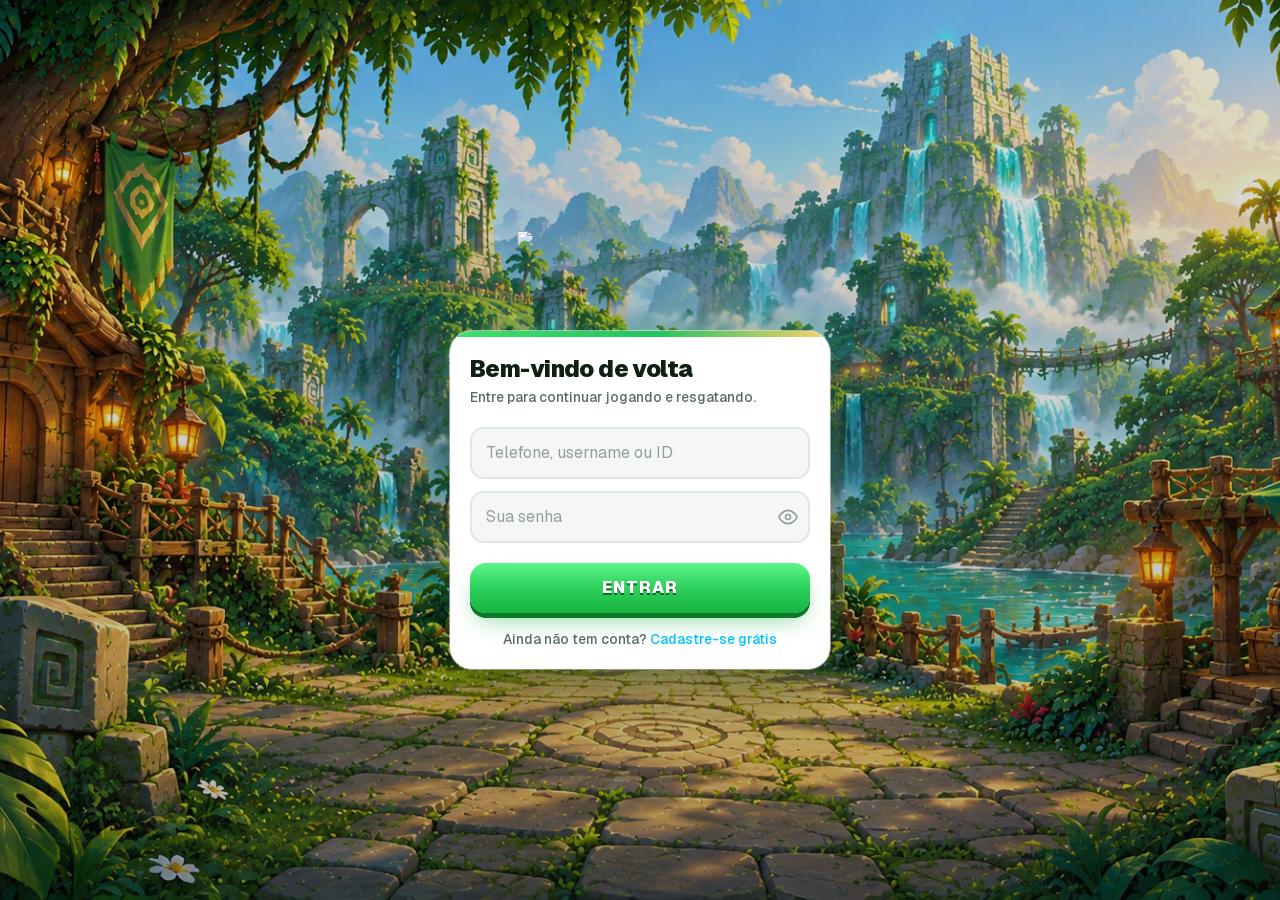
==== bonus/index.html @ 89fa2840 "Site SnakeWin estatico (espelho do snakewin.online)" ====
<!DOCTYPE html><html lang="pt-BR" class="geist_a71539c9-module__T19VSG__variable geist_mono_8d43a2aa-module__8Li5zG__variable fredoka_e4a22d5-module__ZBNcLW__variable h-full antialiased"><head><meta charSet="utf-8"/><meta name="viewport" content="width=device-width, initial-scale=1, maximum-scale=1, user-scalable=no, viewport-fit=cover"/><link rel="preload" href="/_next/static/media/1fc3fbc537cada7c-s.p.3ryvcbcsz78_7.woff2" as="font" crossorigin="" type="font/woff2"/><link rel="preload" href="/_next/static/media/797e433ab948586e-s.p.0r6juujl39pe6.woff2" as="font" crossorigin="" type="font/woff2"/><link rel="preload" href="/_next/static/media/caa3a2e1cccd8315-s.p.0wgildi0cnwt9.woff2" as="font" crossorigin="" type="font/woff2"/><link rel="stylesheet" href="/_next/static/chunks/0mywiexskx5cw.css" data-precedence="next"/><link rel="preload" as="script" fetchPriority="low" href="/_next/static/chunks/3wp0eb_zf6zi1.js"/><script src="/_next/static/chunks/12ng9y1xmtxdd.js" async=""></script><script src="/_next/static/chunks/00ejc8m43vbi0.js" async=""></script><script src="/_next/static/chunks/2oh5rha75m2ak.js" async=""></script><script src="/_next/static/chunks/turbopack-0m_rxrfwko468.js" async=""></script><script src="/_next/static/chunks/1vbfzrruw2k8x.js" async=""></script><script src="/_next/static/chunks/2jqxh2v5bf_q5.js" async=""></script><script src="/_next/static/chunks/14mrh2-p_w84d.js" async=""></script><script src="/_next/static/chunks/1nv23ai26-zyi.js" async=""></script><script src="/_next/static/chunks/204-r1dnbfjei.js" async=""></script><script src="/_next/static/chunks/1ftw331m43zn9.js" async=""></script><meta name="next-size-adjust" content=""/><meta name="theme-color" content="#131413"/><title>Missões de bônus — BubbleWin</title><meta name="description" content="Ative seus bônus, cumpra as missões e transforme o valor em saldo real no BubbleWin."/><link rel="manifest" href="/manifest.webmanifest"/><link rel="shortcut icon" href="/favicon.ico"/><link rel="icon" href="/imagens/brand/favicon-96.png" sizes="96x96" type="image/png"/><link rel="icon" href="/favicon.ico" sizes="48x48" type="image/x-icon"/><link rel="apple-touch-icon" href="/imagens/brand/icon-180.png"/><script src="/_next/static/chunks/0cz1d0mv5g_q7.js" noModule=""></script></head><body class="min-h-full flex flex-col"><div hidden=""><!--$--><!--/$--></div><!--$--><!--/$--><script src="/_next/static/chunks/3wp0eb_zf6zi1.js" id="_R_" async=""></script><script>(self.__next_f=self.__next_f||[]).push([0])</script><script>self.__next_f.push([1,"1:\"$Sreact.fragment\"\n2:I[15789,[\"/_next/static/chunks/1vbfzrruw2k8x.js\",\"/_next/static/chunks/2jqxh2v5bf_q5.js\",\"/_next/static/chunks/14mrh2-p_w84d.js\"],\"AuthProvider\"]\n3:I[39756,[\"/_next/static/chunks/1vbfzrruw2k8x.js\",\"/_next/static/chunks/2jqxh2v5bf_q5.js\",\"/_next/static/chunks/14mrh2-p_w84d.js\"],\"default\"]\n4:I[37457,[\"/_next/static/chunks/1vbfzrruw2k8x.js\",\"/_next/static/chunks/2jqxh2v5bf_q5.js\",\"/_next/static/chunks/14mrh2-p_w84d.js\"],\"default\"]\n5:I[67410,[\"/_next/static/chunks/1vbfzrruw2k8x.js\",\"/_next/static/chunks/2jqxh2v5bf_q5.js\",\"/_next/static/chunks/14mrh2-p_w84d.js\",\"/_next/static/chunks/1nv23ai26-zyi.js\",\"/_next/static/chunks/204-r1dnbfjei.js\",\"/_next/static/chunks/1ftw331m43zn9.js\"],\"BonusScreen\"]\n6:I[97367,[\"/_next/static/chunks/1vbfzrruw2k8x.js\",\"/_next/static/chunks/2jqxh2v5bf_q5.js\",\"/_next/static/chunks/14mrh2-p_w84d.js\"],\"OutletBoundary\"]\n7:\"$Sreact.suspense\"\na:I[97367,[\"/_next/static/chunks/1vbfzrruw2k8x.js\",\"/_next/static/chunks/2jqxh2v5bf_q5.js\",\"/_next/static/chunks/14mrh2-p_w84d.js\"],\"ViewportBoundary\"]\nc:I[97367,[\"/_next/static/chunks/1vbfzrruw2k8x.js\",\"/_next/static/chunks/2jqxh2v5bf_q5.js\",\"/_next/static/chunks/14mrh2-p_w84d.js\"],\"MetadataBoundary\"]\ne:I[68027,[\"/_next/static/chunks/1vbfzrruw2k8x.js\",\"/_next/static/chunks/2jqxh2v5bf_q5.js\",\"/_next/static/chunks/14mrh2-p_w84d.js\"],\"default\",1]\n:HL[\"/_next/static/chunks/0mywiexskx5cw.css\",\"style\"]\n:HL[\"/_next/static/media/1fc3fbc537cada7c-s.p.3ryvcbcsz78_7.woff2\",\"font\",{\"crossOrigin\":\"\",\"type\":\"font/woff2\"}]\n:HL[\"/_next/static/media/797e433ab948586e-s.p.0r6juujl39pe6.woff2\",\"font\",{\"crossOrigin\":\"\",\"type\":\"font/woff2\"}]\n:HL[\"/_next/static/media/caa3a2e1cccd8315-s.p.0wgildi0cnwt9.woff2\",\"font\",{\"crossOrigin\":\"\",\"type\":\"font/woff2\"}]\n"])</script><script>self.__next_f.push([1,"0:{\"P\":null,\"c\":[\"\",\"bonus\"],\"q\":\"\",\"i\":false,\"f\":[[[\"\",{\"children\":[\"bonus\",{\"children\":[\"__PAGE__\",{}]}]},\"$undefined\",\"$undefined\",16],[[\"$\",\"$1\",\"c\",{\"children\":[[[\"$\",\"link\",\"0\",{\"rel\":\"stylesheet\",\"href\":\"/_next/static/chunks/0mywiexskx5cw.css\",\"precedence\":\"next\",\"crossOrigin\":\"$undefined\",\"nonce\":\"$undefined\"}],[\"$\",\"script\",\"script-0\",{\"src\":\"/_next/static/chunks/1vbfzrruw2k8x.js\",\"async\":true,\"nonce\":\"$undefined\"}],[\"$\",\"script\",\"script-1\",{\"src\":\"/_next/static/chunks/2jqxh2v5bf_q5.js\",\"async\":true,\"nonce\":\"$undefined\"}],[\"$\",\"script\",\"script-2\",{\"src\":\"/_next/static/chunks/14mrh2-p_w84d.js\",\"async\":true,\"nonce\":\"$undefined\"}]],[\"$\",\"html\",null,{\"lang\":\"pt-BR\",\"className\":\"geist_a71539c9-module__T19VSG__variable geist_mono_8d43a2aa-module__8Li5zG__variable fredoka_e4a22d5-module__ZBNcLW__variable h-full antialiased\",\"children\":[\"$\",\"body\",null,{\"className\":\"min-h-full flex flex-col\",\"suppressHydrationWarning\":true,\"children\":[[\"$\",\"$L2\",null,{}],[\"$\",\"$L3\",null,{\"parallelRouterKey\":\"children\",\"error\":\"$undefined\",\"errorStyles\":\"$undefined\",\"errorScripts\":\"$undefined\",\"template\":[\"$\",\"$L4\",null,{}],\"templateStyles\":\"$undefined\",\"templateScripts\":\"$undefined\",\"notFound\":[[[\"$\",\"title\",null,{\"children\":\"404: This page could not be found.\"}],[\"$\",\"div\",null,{\"style\":{\"fontFamily\":\"system-ui,\\\"Segoe UI\\\",Roboto,Helvetica,Arial,sans-serif,\\\"Apple Color Emoji\\\",\\\"Segoe UI Emoji\\\"\",\"height\":\"100vh\",\"textAlign\":\"center\",\"display\":\"flex\",\"flexDirection\":\"column\",\"alignItems\":\"center\",\"justifyContent\":\"center\"},\"children\":[\"$\",\"div\",null,{\"children\":[[\"$\",\"style\",null,{\"dangerouslySetInnerHTML\":{\"__html\":\"body{color:#000;background:#fff;margin:0}.next-error-h1{border-right:1px solid rgba(0,0,0,.3)}@media (prefers-color-scheme:dark){body{color:#fff;background:#000}.next-error-h1{border-right:1px solid rgba(255,255,255,.3)}}\"}}],[\"$\",\"h1\",null,{\"className\":\"next-error-h1\",\"style\":{\"display\":\"inline-block\",\"margin\":\"0 20px 0 0\",\"padding\":\"0 23px 0 0\",\"fontSize\":24,\"fontWeight\":500,\"verticalAlign\":\"top\",\"lineHeight\":\"49px\"},\"children\":404}],[\"$\",\"div\",null,{\"style\":{\"display\":\"inline-block\"},\"children\":[\"$\",\"h2\",null,{\"style\":{\"fontSize\":14,\"fontWeight\":400,\"lineHeight\":\"49px\",\"margin\":0},\"children\":\"This page could not be found.\"}]}]]}]}]],[]],\"forbidden\":\"$undefined\",\"unauthorized\":\"$undefined\"}]]}]}]]}],{\"children\":[[\"$\",\"$1\",\"c\",{\"children\":[null,[\"$\",\"$L3\",null,{\"parallelRouterKey\":\"children\",\"error\":\"$undefined\",\"errorStyles\":\"$undefined\",\"errorScripts\":\"$undefined\",\"template\":[\"$\",\"$L4\",null,{}],\"templateStyles\":\"$undefined\",\"templateScripts\":\"$undefined\",\"notFound\":\"$undefined\",\"forbidden\":\"$undefined\",\"unauthorized\":\"$undefined\"}]]}],{\"children\":[[\"$\",\"$1\",\"c\",{\"children\":[[\"$\",\"$L5\",null,{}],[[\"$\",\"script\",\"script-0\",{\"src\":\"/_next/static/chunks/1nv23ai26-zyi.js\",\"async\":true,\"nonce\":\"$undefined\"}],[\"$\",\"script\",\"script-1\",{\"src\":\"/_next/static/chunks/204-r1dnbfjei.js\",\"async\":true,\"nonce\":\"$undefined\"}],[\"$\",\"script\",\"script-2\",{\"src\":\"/_next/static/chunks/1ftw331m43zn9.js\",\"async\":true,\"nonce\":\"$undefined\"}]],[\"$\",\"$L6\",null,{\"children\":[\"$\",\"$7\",null,{\"name\":\"Next.MetadataOutlet\",\"children\":\"$@8\"}]}]]}],{},null,false,null]},null,false,\"$@9\"]},null,false,null],[\"$\",\"$1\",\"h\",{\"children\":[null,[\"$\",\"$La\",null,{\"children\":\"$Lb\"}],[\"$\",\"div\",null,{\"hidden\":true,\"children\":[\"$\",\"$Lc\",null,{\"children\":[\"$\",\"$7\",null,{\"name\":\"Next.Metadata\",\"children\":\"$Ld\"}]}]}],[\"$\",\"meta\",null,{\"name\":\"next-size-adjust\",\"content\":\"\"}]]}],false]],\"m\":\"$undefined\",\"G\":[\"$e\",[[\"$\",\"link\",\"0\",{\"rel\":\"stylesheet\",\"href\":\"/_next/static/chunks/0mywiexskx5cw.css\",\"precedence\":\"next\",\"crossOrigin\":\"$undefined\",\"nonce\":\"$undefined\"}]]],\"S\":true,\"h\":null,\"s\":\"$undefined\",\"l\":\"$undefined\",\"p\":\"$undefined\",\"d\":\"$undefined\",\"b\":\"HtqJggwyeeGwAeFGMaS0U\"}\n"])</script><script>self.__next_f.push([1,"f:[]\n9:\"$Wf\"\n"])</script><script>self.__next_f.push([1,"b:[[\"$\",\"meta\",\"0\",{\"charSet\":\"utf-8\"}],[\"$\",\"meta\",\"1\",{\"name\":\"viewport\",\"content\":\"width=device-width, initial-scale=1, maximum-scale=1, user-scalable=no, viewport-fit=cover\"}],[\"$\",\"meta\",\"2\",{\"name\":\"theme-color\",\"content\":\"#131413\"}]]\n"])</script><script>self.__next_f.push([1,"10:I[27201,[\"/_next/static/chunks/1vbfzrruw2k8x.js\",\"/_next/static/chunks/2jqxh2v5bf_q5.js\",\"/_next/static/chunks/14mrh2-p_w84d.js\"],\"IconMark\"]\n8:null\nd:[[\"$\",\"title\",\"0\",{\"children\":\"Missões de bônus — BubbleWin\"}],[\"$\",\"meta\",\"1\",{\"name\":\"description\",\"content\":\"Ative seus bônus, cumpra as missões e transforme o valor em saldo real no BubbleWin.\"}],[\"$\",\"link\",\"2\",{\"rel\":\"manifest\",\"href\":\"/manifest.webmanifest\",\"crossOrigin\":\"$undefined\"}],[\"$\",\"link\",\"3\",{\"rel\":\"shortcut icon\",\"href\":\"/favicon.ico\"}],[\"$\",\"link\",\"4\",{\"rel\":\"icon\",\"href\":\"/imagens/brand/favicon-96.png\",\"sizes\":\"96x96\",\"type\":\"image/png\"}],[\"$\",\"link\",\"5\",{\"rel\":\"icon\",\"href\":\"/favicon.ico\",\"sizes\":\"48x48\",\"type\":\"image/x-icon\"}],[\"$\",\"link\",\"6\",{\"rel\":\"apple-touch-icon\",\"href\":\"/imagens/brand/icon-180.png\"}],[\"$\",\"$L10\",\"7\",{}]]\n"])</script></body></html>
---- _next/static/chunks/0mywiexskx5cw.css ----
@font-face{font-family:Geist;font-style:normal;font-weight:100 900;font-display:swap;src:url(../media/fef07dbb0973bf53-s.3p2_lha1f2xer.woff2)format("woff2");unicode-range:U+460-52F,U+1C80-1C8A,U+20B4,U+2DE0-2DFF,U+A640-A69F,U+FE2E-FE2F}@font-face{font-family:Geist;font-style:normal;font-weight:100 900;font-display:swap;src:url(../media/8a480f0b521d4e75-s.1qq4vpdcun5oj.woff2)format("woff2");unicode-range:U+301,U+400-45F,U+490-491,U+4B0-4B1,U+2116}@font-face{font-family:Geist;font-style:normal;font-weight:100 900;font-display:swap;src:url(../media/53b9e256198e5412-s.390ncx5urfkfu.woff2)format("woff2");unicode-range:U+102-103,U+110-111,U+128-129,U+168-169,U+1A0-1A1,U+1AF-1B0,U+300-301,U+303-304,U+308-309,U+323,U+329,U+1EA0-1EF9,U+20AB}@font-face{font-family:Geist;font-style:normal;font-weight:100 900;font-display:swap;src:url(../media/7178b3e590c64307-s.21jp631_3pja2.woff2)format("woff2");unicode-range:U+100-2BA,U+2BD-2C5,U+2C7-2CC,U+2CE-2D7,U+2DD-2FF,U+304,U+308,U+329,U+1D00-1DBF,U+1E00-1E9F,U+1EF2-1EFF,U+2020,U+20A0-20AB,U+20AD-20C0,U+2113,U+2C60-2C7F,U+A720-A7FF}@font-face{font-family:Geist;font-style:normal;font-weight:100 900;font-display:swap;src:url(../media/caa3a2e1cccd8315-s.p.0wgildi0cnwt9.woff2)format("woff2");unicode-range:U+??,U+131,U+152-153,U+2BB-2BC,U+2C6,U+2DA,U+2DC,U+304,U+308,U+329,U+2000-206F,U+20AC,U+2122,U+2191,U+2193,U+2212,U+2215,U+FEFF,U+FFFD}@font-face{font-family:Geist Fallback;src:local(Arial);ascent-override:95.94%;descent-override:28.16%;line-gap-override:0.0%;size-adjust:104.76%}.geist_a71539c9-module__T19VSG__className{font-family:Geist,Geist Fallback;font-style:normal}.geist_a71539c9-module__T19VSG__variable{--font-geist-sans:"Geist", "Geist Fallback"}
@font-face{font-family:Geist Mono;font-style:normal;font-weight:100 900;font-display:swap;src:url(../media/5ce348bf30bf5439-s.31988l_ccedte.woff2)format("woff2");unicode-range:U+460-52F,U+1C80-1C8A,U+20B4,U+2DE0-2DFF,U+A640-A69F,U+FE2E-FE2F}@font-face{font-family:Geist Mono;font-style:normal;font-weight:100 900;font-display:swap;src:url(../media/4fa387ec64143e14-s.2tuy5pz7dlieh.woff2)format("woff2");unicode-range:U+301,U+400-45F,U+490-491,U+4B0-4B1,U+2116}@font-face{font-family:Geist Mono;font-style:normal;font-weight:100 900;font-display:swap;src:url(../media/6306c77e7c8268e4-s.2dbetqa9o8jxf.woff2)format("woff2");unicode-range:U+2000-2001,U+2004-2008,U+200A,U+23B8-23BD,U+2500-259F}@font-face{font-family:Geist Mono;font-style:normal;font-weight:100 900;font-display:swap;src:url(../media/7d817b4c03b0c5f1-s.1uyisp29ctx0d.woff2)format("woff2");unicode-range:U+102-103,U+110-111,U+128-129,U+168-169,U+1A0-1A1,U+1AF-1B0,U+300-301,U+303-304,U+308-309,U+323,U+329,U+1EA0-1EF9,U+20AB}@font-face{font-family:Geist Mono;font-style:normal;font-weight:100 900;font-display:swap;src:url(../media/bbc41e54d2fcbd21-s.1rgnod-3esatf.woff2)format("woff2");unicode-range:U+100-2BA,U+2BD-2C5,U+2C7-2CC,U+2CE-2D7,U+2DD-2FF,U+304,U+308,U+329,U+1D00-1DBF,U+1E00-1E9F,U+1EF2-1EFF,U+2020,U+20A0-20AB,U+20AD-20C0,U+2113,U+2C60-2C7F,U+A720-A7FF}@font-face{font-family:Geist Mono;font-style:normal;font-weight:100 900;font-display:swap;src:url(../media/797e433ab948586e-s.p.0r6juujl39pe6.woff2)format("woff2");unicode-range:U+??,U+131,U+152-153,U+2BB-2BC,U+2C6,U+2DA,U+2DC,U+304,U+308,U+329,U+2000-206F,U+20AC,U+2122,U+2191,U+2193,U+2212,U+2215,U+FEFF,U+FFFD}@font-face{font-family:Geist Mono Fallback;src:local(Arial);ascent-override:74.67%;descent-override:21.92%;line-gap-override:0.0%;size-adjust:134.59%}.geist_mono_8d43a2aa-module__8Li5zG__className{font-family:Geist Mono,Geist Mono Fallback;font-style:normal}.geist_mono_8d43a2aa-module__8Li5zG__variable{--font-geist-mono:"Geist Mono", "Geist Mono Fallback"}
@font-face{font-family:Fredoka;font-style:normal;font-weight:700;font-stretch:100%;font-display:swap;src:url(../media/ae54dbf20737d617-s.1qipnwisndnl7.woff2)format("woff2");unicode-range:U+307-308,U+590-5FF,U+200C-2010,U+20AA,U+25CC,U+FB1D-FB4F}@font-face{font-family:Fredoka;font-style:normal;font-weight:700;font-stretch:100%;font-display:swap;src:url(../media/a600dfff52a68f19-s.1u3lwjrw57qjh.woff2)format("woff2");unicode-range:U+100-2BA,U+2BD-2C5,U+2C7-2CC,U+2CE-2D7,U+2DD-2FF,U+304,U+308,U+329,U+1D00-1DBF,U+1E00-1E9F,U+1EF2-1EFF,U+2020,U+20A0-20AB,U+20AD-20C0,U+2113,U+2C60-2C7F,U+A720-A7FF}@font-face{font-family:Fredoka;font-style:normal;font-weight:700;font-stretch:100%;font-display:swap;src:url(../media/1fc3fbc537cada7c-s.p.3ryvcbcsz78_7.woff2)format("woff2");unicode-range:U+??,U+131,U+152-153,U+2BB-2BC,U+2C6,U+2DA,U+2DC,U+304,U+308,U+329,U+2000-206F,U+20AC,U+2122,U+2191,U+2193,U+2212,U+2215,U+FEFF,U+FFFD}@font-face{font-family:Fredoka Fallback;src:local(Arial);ascent-override:95.64%;descent-override:23.17%;line-gap-override:0.0%;size-adjust:101.84%}.fredoka_e4a22d5-module__ZBNcLW__className{font-family:Fredoka,Fredoka Fallback;font-style:normal;font-weight:700}.fredoka_e4a22d5-module__ZBNcLW__variable{--font-fredoka:"Fredoka", "Fredoka Fallback"}
@layer properties{@supports (((-webkit-hyphens:none)) and (not (margin-trim:inline))) or ((-moz-orient:inline) and (not (color:rgb(from red r g b)))){*,:before,:after,::backdrop{--tw-translate-x:0;--tw-translate-y:0;--tw-translate-z:0;--tw-rotate-x:initial;--tw-rotate-y:initial;--tw-rotate-z:initial;--tw-skew-x:initial;--tw-skew-y:initial;--tw-scroll-snap-strictness:proximity;--tw-divide-y-reverse:0;--tw-border-style:solid;--tw-leading:initial;--tw-font-weight:initial;--tw-tracking:initial;--tw-ordinal:initial;--tw-slashed-zero:initial;--tw-numeric-figure:initial;--tw-numeric-spacing:initial;--tw-numeric-fraction:initial;--tw-shadow:0 0 #0000;--tw-shadow-color:initial;--tw-shadow-alpha:100%;--tw-inset-shadow:0 0 #0000;--tw-inset-shadow-color:initial;--tw-inset-shadow-alpha:100%;--tw-ring-color:initial;--tw-ring-shadow:0 0 #0000;--tw-inset-ring-color:initial;--tw-inset-ring-shadow:0 0 #0000;--tw-ring-inset:initial;--tw-ring-offset-width:0px;--tw-ring-offset-color:#fff;--tw-ring-offset-shadow:0 0 #0000;--tw-outline-style:solid;--tw-blur:initial;--tw-brightness:initial;--tw-contrast:initial;--tw-grayscale:initial;--tw-hue-rotate:initial;--tw-invert:initial;--tw-opacity:initial;--tw-saturate:initial;--tw-sepia:initial;--tw-drop-shadow:initial;--tw-drop-shadow-color:initial;--tw-drop-shadow-alpha:100%;--tw-drop-shadow-size:initial;--tw-backdrop-blur:initial;--tw-backdrop-brightness:initial;--tw-backdrop-contrast:initial;--tw-backdrop-grayscale:initial;--tw-backdrop-hue-rotate:initial;--tw-backdrop-invert:initial;--tw-backdrop-opacity:initial;--tw-backdrop-saturate:initial;--tw-backdrop-sepia:initial;--tw-duration:initial;--tw-ease:initial;--tw-scale-x:1;--tw-scale-y:1;--tw-scale-z:1;--tw-divide-x-reverse:0;--nb-angle:0deg}}}@layer theme{:root,:host{--font-sans:var(--font-geist-sans);--color-black:#000;--color-white:#fff;--spacing:.25rem;--container-xs:20rem;--container-sm:24rem;--container-md:28rem;--container-lg:32rem;--container-xl:36rem;--container-2xl:42rem;--container-3xl:48rem;--container-4xl:56rem;--container-5xl:64rem;--text-xs:.75rem;--text-xs--line-height:calc(1 / .75);--text-sm:.875rem;--text-sm--line-height:calc(1.25 / .875);--text-base:1rem;--text-base--line-height:calc(1.5 / 1);--text-lg:1.125rem;--text-lg--line-height:calc(1.75 / 1.125);--text-xl:1.25rem;--text-xl--line-height:calc(1.75 / 1.25);--text-2xl:1.5rem;--text-2xl--line-height:calc(2 / 1.5);--text-3xl:1.875rem;--text-3xl--line-height:calc(2.25 / 1.875);--text-6xl:3.75rem;--text-6xl--line-height:1;--text-7xl:4.5rem;--text-7xl--line-height:1;--font-weight-normal:400;--font-weight-medium:500;--font-weight-semibold:600;--font-weight-bold:700;--font-weight-extrabold:800;--font-weight-black:900;--tracking-tight:-.025em;--tracking-wide:.025em;--tracking-wider:.05em;--leading-tight:1.25;--leading-snug:1.375;--leading-relaxed:1.625;--radius-md:.375rem;--radius-lg:.5rem;--radius-xl:.75rem;--radius-2xl:1rem;--ease-out:cubic-bezier(0, 0, .2, 1);--animate-pulse:pulse 2s cubic-bezier(.4, 0, .6, 1) infinite;--blur-md:12px;--default-transition-duration:.15s;--default-transition-timing-function:cubic-bezier(.4, 0, .2, 1);--default-font-family:var(--font-geist-sans);--default-mono-font-family:var(--font-geist-mono)}}@layer base{*,:after,:before,::backdrop{box-sizing:border-box;border:0 solid;margin:0;padding:0}::file-selector-button{box-sizing:border-box;border:0 solid;margin:0;padding:0}html,:host{-webkit-text-size-adjust:100%;tab-size:4;line-height:1.5;font-family:var(--default-font-family,ui-sans-serif, system-ui, sans-serif, "Apple Color Emoji", "Segoe UI Emoji", "Segoe UI Symbol", "Noto Color Emoji");font-feature-settings:var(--default-font-feature-settings,normal);font-variation-settings:var(--default-font-variation-settings,normal);-webkit-tap-highlight-color:transparent}hr{height:0;color:inherit;border-top-width:1px}abbr:where([title]){-webkit-text-decoration:underline dotted;text-decoration:underline dotted}h1,h2,h3,h4,h5,h6{font-size:inherit;font-weight:inherit}a{color:inherit;-webkit-text-decoration:inherit;-webkit-text-decoration:inherit;-webkit-text-decoration:inherit;-webkit-text-decoration:inherit;text-decoration:inherit}b,strong{font-weight:bolder}code,kbd,samp,pre{font-family:var(--default-mono-font-family,ui-monospace, SFMono-Regular, Menlo, Monaco, Consolas, "Liberation Mono", "Courier New", monospace);font-feature-settings:var(--default-mono-font-feature-settings,normal);font-variation-settings:var(--default-mono-font-variation-settings,normal);font-size:1em}small{font-size:80%}sub,sup{vertical-align:baseline;font-size:75%;line-height:0;position:relative}sub{bottom:-.25em}sup{top:-.5em}table{text-indent:0;border-color:inherit;border-collapse:collapse}:-moz-focusring{outline:auto}progress{vertical-align:baseline}summary{display:list-item}ol,ul,menu{list-style:none}img,svg,video,canvas,audio,iframe,embed,object{vertical-align:middle;display:block}img,video{max-width:100%;height:auto}button,input,select,optgroup,textarea{font:inherit;font-feature-settings:inherit;font-variation-settings:inherit;letter-spacing:inherit;color:inherit;opacity:1;background-color:#0000;border-radius:0}::file-selector-button{font:inherit;font-feature-settings:inherit;font-variation-settings:inherit;letter-spacing:inherit;color:inherit;opacity:1;background-color:#0000;border-radius:0}:where(select:is([multiple],[size])) optgroup{font-weight:bolder}:where(select:is([multiple],[size])) optgroup option{padding-inline-start:20px}::file-selector-button{margin-inline-end:4px}::placeholder{opacity:1}@supports (not ((-webkit-appearance:-apple-pay-button))) or (contain-intrinsic-size:1px){::placeholder{color:currentColor}@supports (color:color-mix(in lab, red, red)){::placeholder{color:color-mix(in oklab, currentcolor 50%, transparent)}}}textarea{resize:vertical}::-webkit-search-decoration{-webkit-appearance:none}::-webkit-date-and-time-value{min-height:1lh;text-align:inherit}::-webkit-datetime-edit{display:inline-flex}::-webkit-datetime-edit-fields-wrapper{padding:0}::-webkit-datetime-edit{padding-block:0}::-webkit-datetime-edit-year-field{padding-block:0}::-webkit-datetime-edit-month-field{padding-block:0}::-webkit-datetime-edit-day-field{padding-block:0}::-webkit-datetime-edit-hour-field{padding-block:0}::-webkit-datetime-edit-minute-field{padding-block:0}::-webkit-datetime-edit-second-field{padding-block:0}::-webkit-datetime-edit-millisecond-field{padding-block:0}::-webkit-datetime-edit-meridiem-field{padding-block:0}::-webkit-calendar-picker-indicator{line-height:1}:-moz-ui-invalid{box-shadow:none}button,input:where([type=button],[type=reset],[type=submit]){appearance:button}::file-selector-button{appearance:button}::-webkit-inner-spin-button{height:auto}::-webkit-outer-spin-button{height:auto}[hidden]:where(:not([hidden=until-found])){display:none!important}}@layer components;@layer utilities{.\[container-type\:inline-size\]{container-type:inline-size}.pointer-events-auto{pointer-events:auto}.pointer-events-none{pointer-events:none}.visible{visibility:visible}.sr-only{clip-path:inset(50%);white-space:nowrap;border-width:0;width:1px;height:1px;margin:-1px;padding:0;position:absolute;overflow:hidden}.absolute{position:absolute}.fixed{position:fixed}.relative{position:relative}.static{position:static}.sticky{position:sticky}.inset-0{inset:0}.inset-\[-22\%\]{inset:-22%}.inset-x-0{inset-inline:0}.inset-x-1\.5{inset-inline:calc(var(--spacing) * 1.5)}.inset-x-\[12\%\]{inset-inline:12%}.inset-y-0{inset-block:0}.inset-y-1{inset-block:var(--spacing)}.-top-0\.5{top:calc(var(--spacing) * -.5)}.-top-2{top:calc(var(--spacing) * -2)}.top-0{top:0}.top-0\.5{top:calc(var(--spacing) * .5)}.top-1{top:var(--spacing)}.top-1\/2{top:50%}.top-1\/3{top:33.3333%}.top-2{top:calc(var(--spacing) * 2)}.top-2\.5{top:calc(var(--spacing) * 2.5)}.top-3{top:calc(var(--spacing) * 3)}.top-6{top:calc(var(--spacing) * 6)}.top-8{top:calc(var(--spacing) * 8)}.top-\[2px\]{top:2px}.top-\[7\%\]{top:7%}.top-\[13px\]{top:13px}.top-\[18\%\]{top:18%}.top-\[30\%\]{top:30%}.top-\[calc\(100\%\+10px\)\]{top:calc(100% + 10px)}.-right-0\.5{right:calc(var(--spacing) * -.5)}.-right-1\.5{right:calc(var(--spacing) * -1.5)}.-right-2{right:calc(var(--spacing) * -2)}.-right-16{right:calc(var(--spacing) * -16)}.-right-20{right:calc(var(--spacing) * -20)}.-right-24{right:calc(var(--spacing) * -24)}.right-0{right:0}.right-1{right:var(--spacing)}.right-2\.5{right:calc(var(--spacing) * 2.5)}.right-3{right:calc(var(--spacing) * 3)}.right-4{right:calc(var(--spacing) * 4)}.right-5{right:calc(var(--spacing) * 5)}.right-6{right:calc(var(--spacing) * 6)}.right-\[10\%\]{right:10%}.-bottom-1{bottom:calc(var(--spacing) * -1)}.bottom-0{bottom:0}.bottom-2{bottom:calc(var(--spacing) * 2)}.bottom-3{bottom:calc(var(--spacing) * 3)}.bottom-4{bottom:calc(var(--spacing) * 4)}.bottom-5{bottom:calc(var(--spacing) * 5)}.bottom-6{bottom:calc(var(--spacing) * 6)}.bottom-24{bottom:calc(var(--spacing) * 24)}.bottom-full{bottom:100%}.-left-16{left:calc(var(--spacing) * -16)}.-left-20{left:calc(var(--spacing) * -20)}.-left-24{left:calc(var(--spacing) * -24)}.left-0{left:0}.left-1\/2{left:50%}.left-2\.5{left:calc(var(--spacing) * 2.5)}.left-3{left:calc(var(--spacing) * 3)}.left-3\.5{left:calc(var(--spacing) * 3.5)}.left-4{left:calc(var(--spacing) * 4)}.left-\[10\%\]{left:10%}.isolate{isolation:isolate}.-z-0{z-index:calc(0 * -1)}.-z-10{z-index:calc(10 * -1)}.-z-20{z-index:calc(20 * -1)}.-z-30{z-index:calc(30 * -1)}.z-0{z-index:0}.z-10{z-index:10}.z-20{z-index:20}.z-30{z-index:30}.z-40{z-index:40}.z-50{z-index:50}.z-\[1\]{z-index:1}.z-\[2\]{z-index:2}.z-\[55\]{z-index:55}.z-\[60\]{z-index:60}.z-\[100\]{z-index:100}.container{width:100%}@media (min-width:40rem){.container{max-width:40rem}}@media (min-width:48rem){.container{max-width:48rem}}@media (min-width:64rem){.container{max-width:64rem}}@media (min-width:80rem){.container{max-width:80rem}}@media (min-width:96rem){.container{max-width:96rem}}.m-auto{margin:auto}.-mx-4{margin-inline:calc(var(--spacing) * -4)}.-mx-5{margin-inline:calc(var(--spacing) * -5)}.mx-auto{margin-inline:auto}.-mt-0\.5{margin-top:calc(var(--spacing) * -.5)}.-mt-1{margin-top:calc(var(--spacing) * -1)}.-mt-1\.5{margin-top:calc(var(--spacing) * -1.5)}.-mt-5{margin-top:calc(var(--spacing) * -5)}.mt-0\.5{margin-top:calc(var(--spacing) * .5)}.mt-1{margin-top:var(--spacing)}.mt-1\.5{margin-top:calc(var(--spacing) * 1.5)}.mt-2{margin-top:calc(var(--spacing) * 2)}.mt-2\.5{margin-top:calc(var(--spacing) * 2.5)}.mt-3{margin-top:calc(var(--spacing) * 3)}.mt-3\.5{margin-top:calc(var(--spacing) * 3.5)}.mt-4{margin-top:calc(var(--spacing) * 4)}.mt-5{margin-top:calc(var(--spacing) * 5)}.mt-6{margin-top:calc(var(--spacing) * 6)}.mt-7{margin-top:calc(var(--spacing) * 7)}.mt-10{margin-top:calc(var(--spacing) * 10)}.mt-\[7px\]{margin-top:7px}.mt-\[9px\]{margin-top:9px}.mt-auto{margin-top:auto}.mr-1{margin-right:var(--spacing)}.-mb-4{margin-bottom:calc(var(--spacing) * -4)}.-mb-5{margin-bottom:calc(var(--spacing) * -5)}.mb-1{margin-bottom:var(--spacing)}.mb-1\.5{margin-bottom:calc(var(--spacing) * 1.5)}.mb-2{margin-bottom:calc(var(--spacing) * 2)}.mb-3{margin-bottom:calc(var(--spacing) * 3)}.mb-3\.5{margin-bottom:calc(var(--spacing) * 3.5)}.mb-4{margin-bottom:calc(var(--spacing) * 4)}.mb-5{margin-bottom:calc(var(--spacing) * 5)}.ml-1{margin-left:var(--spacing)}.ml-1\.5{margin-left:calc(var(--spacing) * 1.5)}.ml-2{margin-left:calc(var(--spacing) * 2)}.ml-10{margin-left:calc(var(--spacing) * 10)}.ml-auto{margin-left:auto}.line-clamp-2{-webkit-line-clamp:2;-webkit-box-orient:vertical;display:-webkit-box;overflow:hidden}.block{display:block}.contents{display:contents}.flex{display:flex}.grid{display:grid}.hidden{display:none}.inline{display:inline}.inline-block{display:inline-block}.inline-flex{display:inline-flex}.table{display:table}.aspect-\[2\/1\]{aspect-ratio:2}.h-0{height:0}.h-1{height:var(--spacing)}.h-1\.5{height:calc(var(--spacing) * 1.5)}.h-2{height:calc(var(--spacing) * 2)}.h-2\.5{height:calc(var(--spacing) * 2.5)}.h-3{height:calc(var(--spacing) * 3)}.h-3\.5{height:calc(var(--spacing) * 3.5)}.h-4{height:calc(var(--spacing) * 4)}.h-5{height:calc(var(--spacing) * 5)}.h-6{height:calc(var(--spacing) * 6)}.h-7{height:calc(var(--spacing) * 7)}.h-8{height:calc(var(--spacing) * 8)}.h-9{height:calc(var(--spacing) * 9)}.h-10{height:calc(var(--spacing) * 10)}.h-11{height:calc(var(--spacing) * 11)}.h-12{height:calc(var(--spacing) * 12)}.h-14{height:calc(var(--spacing) * 14)}.h-16{height:calc(var(--spacing) * 16)}.h-20{height:calc(var(--spacing) * 20)}.h-24{height:calc(var(--spacing) * 24)}.h-28{height:calc(var(--spacing) * 28)}.h-56{height:calc(var(--spacing) * 56)}.h-64{height:calc(var(--spacing) * 64)}.h-72{height:calc(var(--spacing) * 72)}.h-80{height:calc(var(--spacing) * 80)}.h-96{height:calc(var(--spacing) * 96)}.h-\[3px\]{height:3px}.h-\[13px\]{height:13px}.h-\[18px\]{height:18px}.h-\[22px\]{height:22px}.h-\[26px\]{height:26px}.h-\[28\%\]{height:28%}.h-\[30px\]{height:30px}.h-\[34\%\]{height:34%}.h-\[38px\]{height:38px}.h-\[42px\]{height:42px}.h-\[68px\]{height:68px}.h-\[72px\]{height:72px}.h-\[85dvh\]{height:85dvh}.h-\[96\%\]{height:96%}.h-\[100dvh\]{height:100dvh}.h-\[104px\]{height:104px}.h-\[142px\]{height:142px}.h-\[150px\]{height:150px}.h-\[180px\]{height:180px}.h-\[190px\]{height:190px}.h-\[216px\]{height:216px}.h-\[260px\]{height:260px}.h-\[440px\]{height:440px}.h-auto{height:auto}.h-dvh{height:100dvh}.h-full{height:100%}.h-px{height:1px}.\!max-h-none{max-height:none!important}.max-h-40{max-height:calc(var(--spacing) * 40)}.max-h-52{max-height:calc(var(--spacing) * 52)}.max-h-64{max-height:calc(var(--spacing) * 64)}.max-h-72{max-height:calc(var(--spacing) * 72)}.max-h-80{max-height:calc(var(--spacing) * 80)}.max-h-\[85dvh\]{max-height:85dvh}.max-h-\[calc\(100dvh-2\.5rem\)\]{max-height:calc(100dvh - 2.5rem)}.min-h-0{min-height:0}.min-h-\[21px\]{min-height:21px}.min-h-\[160px\]{min-height:160px}.min-h-\[420px\]{min-height:420px}.min-h-dvh{min-height:100dvh}.min-h-full{min-height:100%}.w-0{width:0}.w-1\.5{width:calc(var(--spacing) * 1.5)}.w-2{width:calc(var(--spacing) * 2)}.w-2\.5{width:calc(var(--spacing) * 2.5)}.w-3{width:calc(var(--spacing) * 3)}.w-4{width:calc(var(--spacing) * 4)}.w-5{width:calc(var(--spacing) * 5)}.w-6{width:calc(var(--spacing) * 6)}.w-7{width:calc(var(--spacing) * 7)}.w-8{width:calc(var(--spacing) * 8)}.w-9{width:calc(var(--spacing) * 9)}.w-10{width:calc(var(--spacing) * 10)}.w-11{width:calc(var(--spacing) * 11)}.w-12{width:calc(var(--spacing) * 12)}.w-14{width:calc(var(--spacing) * 14)}.w-16{width:calc(var(--spacing) * 16)}.w-20{width:calc(var(--spacing) * 20)}.w-32{width:calc(var(--spacing) * 32)}.w-36{width:calc(var(--spacing) * 36)}.w-40{width:calc(var(--spacing) * 40)}.w-44{width:calc(var(--spacing) * 44)}.w-48{width:calc(var(--spacing) * 48)}.w-56{width:calc(var(--spacing) * 56)}.w-64{width:calc(var(--spacing) * 64)}.w-72{width:calc(var(--spacing) * 72)}.w-80{width:calc(var(--spacing) * 80)}.w-96{width:calc(var(--spacing) * 96)}.w-\[3px\]{width:3px}.w-\[18px\]{width:18px}.w-\[22px\]{width:22px}.w-\[23\%\]{width:23%}.w-\[26px\]{width:26px}.w-\[38px\]{width:38px}.w-\[44px\]{width:44px}.w-\[56\%\]{width:56%}.w-\[62\%\]{width:62%}.w-\[68\%\]{width:68%}.w-\[68px\]{width:68px}.w-\[70px\]{width:70px}.w-\[72\%\]{width:72%}.w-\[72px\]{width:72px}.w-\[74\%\]{width:74%}.w-\[82\%\]{width:82%}.w-\[84px\]{width:84px}.w-\[85\%\]{width:85%}.w-\[96\%\]{width:96%}.w-\[104px\]{width:104px}.w-\[110px\]{width:110px}.w-\[142px\]{width:142px}.w-\[150\%\]{width:150%}.w-\[150px\]{width:150px}.w-\[180px\]{width:180px}.w-\[216px\]{width:216px}.w-\[272px\]{width:272px}.w-\[440px\]{width:440px}.w-\[min\(92vw\,560px\)\]{width:min(92vw,560px)}.w-\[min\(360px\,calc\(100vw-2rem\)\)\]{width:min(360px,100vw - 2rem)}.w-auto{width:auto}.w-dvw{width:100dvw}.w-fit{width:fit-content}.w-full{width:100%}.w-screen{width:100vw}.max-w-2xl{max-width:var(--container-2xl)}.max-w-3xl{max-width:var(--container-3xl)}.max-w-5xl{max-width:var(--container-5xl)}.max-w-72\.5{max-width:calc(var(--spacing) * 72.5)}.max-w-\[26rem\]{max-width:26rem}.max-w-\[34ch\]{max-width:34ch}.max-w-\[75\%\]{max-width:75%}.max-w-\[80\%\]{max-width:80%}.max-w-\[80vw\]{max-width:80vw}.max-w-\[160px\]{max-width:160px}.max-w-\[180px\]{max-width:180px}.max-w-\[220px\]{max-width:220px}.max-w-\[236px\]{max-width:236px}.max-w-\[240px\]{max-width:240px}.max-w-\[260px\]{max-width:260px}.max-w-\[268px\]{max-width:268px}.max-w-\[300px\]{max-width:300px}.max-w-\[310px\]{max-width:310px}.max-w-\[320px\]{max-width:320px}.max-w-\[360px\]{max-width:360px}.max-w-\[420px\]{max-width:420px}.max-w-\[440px\]{max-width:440px}.max-w-\[calc\(36rem\+2\.5rem\)\]{max-width:38.5rem}.max-w-full{max-width:100%}.max-w-lg{max-width:var(--container-lg)}.max-w-md{max-width:var(--container-md)}.max-w-sm{max-width:var(--container-sm)}.max-w-xl{max-width:var(--container-xl)}.min-w-0{min-width:0}.min-w-4{min-width:calc(var(--spacing) * 4)}.min-w-5{min-width:calc(var(--spacing) * 5)}.min-w-\[16px\]{min-width:16px}.min-w-\[20px\]{min-width:20px}.min-w-\[130px\]{min-width:130px}.min-w-\[148px\]{min-width:148px}.min-w-\[150px\]{min-width:150px}.min-w-\[190px\]{min-width:190px}.min-w-\[198px\]{min-width:198px}.min-w-\[220px\]{min-width:220px}.min-w-\[720px\]{min-width:720px}.flex-1{flex:1}.shrink-0{flex-shrink:0}.grow{flex-grow:1}.border-collapse{border-collapse:collapse}.-translate-x-1\/2{--tw-translate-x:calc(calc(1 / 2 * 100%) * -1);translate:var(--tw-translate-x) var(--tw-translate-y)}.-translate-y-1\/2{--tw-translate-y:calc(calc(1 / 2 * 100%) * -1);translate:var(--tw-translate-x) var(--tw-translate-y)}.-translate-y-5{--tw-translate-y:calc(var(--spacing) * -5);translate:var(--tw-translate-x) var(--tw-translate-y)}.-rotate-90{rotate:-90deg}.rotate-180{rotate:180deg}.transform{transform:var(--tw-rotate-x,) var(--tw-rotate-y,) var(--tw-rotate-z,) var(--tw-skew-x,) var(--tw-skew-y,)}.animate-pulse{animation:var(--animate-pulse)}.cursor-grab{cursor:grab}.cursor-not-allowed{cursor:not-allowed}.cursor-pointer{cursor:pointer}.touch-none{touch-action:none}.resize-none{resize:none}.resize-y{resize:vertical}.snap-x{scroll-snap-type:x var(--tw-scroll-snap-strictness)}.snap-mandatory{--tw-scroll-snap-strictness:mandatory}.snap-start{scroll-snap-align:start}.\[scrollbar-width\:none\]{scrollbar-width:none}.list-decimal{list-style-type:decimal}.appearance-none{appearance:none}.grid-cols-1{grid-template-columns:repeat(1,minmax(0,1fr))}.grid-cols-2{grid-template-columns:repeat(2,minmax(0,1fr))}.grid-cols-3{grid-template-columns:repeat(3,minmax(0,1fr))}.grid-cols-4{grid-template-columns:repeat(4,minmax(0,1fr))}.grid-cols-\[1fr_auto_1fr\]{grid-template-columns:1fr auto 1fr}.flex-col{flex-direction:column}.flex-wrap{flex-wrap:wrap}.items-baseline{align-items:baseline}.items-center{align-items:center}.items-end{align-items:flex-end}.items-start{align-items:flex-start}.justify-between{justify-content:space-between}.justify-center{justify-content:center}.justify-end{justify-content:flex-end}.justify-evenly{justify-content:space-evenly}.justify-start{justify-content:flex-start}.gap-0\.5{gap:calc(var(--spacing) * .5)}.gap-1{gap:var(--spacing)}.gap-1\.5{gap:calc(var(--spacing) * 1.5)}.gap-2{gap:calc(var(--spacing) * 2)}.gap-2\.5{gap:calc(var(--spacing) * 2.5)}.gap-3{gap:calc(var(--spacing) * 3)}.gap-3\.5{gap:calc(var(--spacing) * 3.5)}.gap-4{gap:calc(var(--spacing) * 4)}.gap-5{gap:calc(var(--spacing) * 5)}.gap-6{gap:calc(var(--spacing) * 6)}.gap-7{gap:calc(var(--spacing) * 7)}.gap-x-1\.5{column-gap:calc(var(--spacing) * 1.5)}.gap-x-2\.5{column-gap:calc(var(--spacing) * 2.5)}.gap-x-3{column-gap:calc(var(--spacing) * 3)}.gap-y-0\.5{row-gap:calc(var(--spacing) * .5)}.gap-y-1\.5{row-gap:calc(var(--spacing) * 1.5)}.gap-y-2{row-gap:calc(var(--spacing) * 2)}:where(.divide-y>:not(:last-child)){--tw-divide-y-reverse:0;border-bottom-style:var(--tw-border-style);border-top-style:var(--tw-border-style);border-top-width:calc(1px * var(--tw-divide-y-reverse));border-bottom-width:calc(1px * calc(1 - var(--tw-divide-y-reverse)))}:where(.divide-white\/\[0\.06\]>:not(:last-child)){border-color:#ffffff0f}@supports (color:color-mix(in lab, red, red)){:where(.divide-white\/\[0\.06\]>:not(:last-child)){border-color:color-mix(in oklab, var(--color-white) 6%, transparent)}}:where(.divide-white\/\[0\.07\]>:not(:last-child)){border-color:#ffffff12}@supports (color:color-mix(in lab, red, red)){:where(.divide-white\/\[0\.07\]>:not(:last-child)){border-color:color-mix(in oklab, var(--color-white) 7.0%, transparent)}}.self-end{align-self:flex-end}.justify-self-center{justify-self:center}.justify-self-end{justify-self:flex-end}.justify-self-start{justify-self:flex-start}.truncate{text-overflow:ellipsis;white-space:nowrap;overflow:hidden}.overflow-auto{overflow:auto}.overflow-hidden{overflow:hidden}.overflow-visible{overflow:visible}.overflow-x-auto{overflow-x:auto}.overflow-x-hidden{overflow-x:hidden}.overflow-y-auto{overflow-y:auto}.overscroll-contain{overscroll-behavior:contain}.\!rounded-none{border-radius:0!important}.rounded{border-radius:.25rem}.rounded-2xl{border-radius:var(--radius-2xl)}.rounded-\[5px\]{border-radius:5px}.rounded-\[8px\]{border-radius:8px}.rounded-\[9px\]{border-radius:9px}.rounded-\[10px\]{border-radius:10px}.rounded-\[11px\]{border-radius:11px}.rounded-\[12px\]{border-radius:12px}.rounded-\[13px\]{border-radius:13px}.rounded-\[14px\]{border-radius:14px}.rounded-\[15px\]{border-radius:15px}.rounded-\[16px\]{border-radius:16px}.rounded-\[17px\]{border-radius:17px}.rounded-\[18px\]{border-radius:18px}.rounded-\[20px\]{border-radius:20px}.rounded-\[22\%\]{border-radius:22%}.rounded-\[24px\]{border-radius:24px}.rounded-\[28px\]{border-radius:28px}.rounded-full{border-radius:3.40282e38px}.rounded-lg{border-radius:var(--radius-lg)}.rounded-md{border-radius:var(--radius-md)}.rounded-xl{border-radius:var(--radius-xl)}.rounded-t-\[24px\]{border-top-left-radius:24px;border-top-right-radius:24px}.border{border-style:var(--tw-border-style);border-width:1px}.border-2{border-style:var(--tw-border-style);border-width:2px}.border-\[1\.5px\]{border-style:var(--tw-border-style);border-width:1.5px}.border-y{border-block-style:var(--tw-border-style);border-block-width:1px}.border-t{border-top-style:var(--tw-border-style);border-top-width:1px}.border-r{border-right-style:var(--tw-border-style);border-right-width:1px}.border-b{border-bottom-style:var(--tw-border-style);border-bottom-width:1px}.border-l{border-left-style:var(--tw-border-style);border-left-width:1px}.border-\[\#1e201f\]{border-color:#1e201f}.border-\[rgba\(63\,224\,107\,0\.5\)\]{border-color:#3fe06b80}.border-current{border-color:currentColor}.border-t-transparent{border-top-color:#0000}.bg-\[rgba\(6\,26\,16\,0\.6\)\]{background-color:#061a1099}.bg-black\/15{background-color:#00000026}@supports (color:color-mix(in lab, red, red)){.bg-black\/15{background-color:color-mix(in oklab, var(--color-black) 15%, transparent)}}.bg-transparent{background-color:#0000}.bg-white{background-color:var(--color-white)}.object-contain{object-fit:contain}.object-cover{object-fit:cover}.object-bottom{object-position:bottom}.object-left{object-position:left}.p-0{padding:0}.p-0\.5{padding:calc(var(--spacing) * .5)}.p-1{padding:var(--spacing)}.p-1\.5{padding:calc(var(--spacing) * 1.5)}.p-2{padding:calc(var(--spacing) * 2)}.p-2\.5{padding:calc(var(--spacing) * 2.5)}.p-3{padding:calc(var(--spacing) * 3)}.p-3\.5{padding:calc(var(--spacing) * 3.5)}.p-4{padding:calc(var(--spacing) * 4)}.p-5{padding:calc(var(--spacing) * 5)}.p-6{padding:calc(var(--spacing) * 6)}.p-8{padding:calc(var(--spacing) * 8)}.p-\[2px\]{padding:2px}.px-0{padding-inline:0}.px-1{padding-inline:var(--spacing)}.px-1\.5{padding-inline:calc(var(--spacing) * 1.5)}.px-2{padding-inline:calc(var(--spacing) * 2)}.px-2\.5{padding-inline:calc(var(--spacing) * 2.5)}.px-3{padding-inline:calc(var(--spacing) * 3)}.px-3\.5{padding-inline:calc(var(--spacing) * 3.5)}.px-4{padding-inline:calc(var(--spacing) * 4)}.px-5{padding-inline:calc(var(--spacing) * 5)}.px-6{padding-inline:calc(var(--spacing) * 6)}.px-8{padding-inline:calc(var(--spacing) * 8)}.py-0\.5{padding-block:calc(var(--spacing) * .5)}.py-1{padding-block:var(--spacing)}.py-1\.5{padding-block:calc(var(--spacing) * 1.5)}.py-2{padding-block:calc(var(--spacing) * 2)}.py-2\.5{padding-block:calc(var(--spacing) * 2.5)}.py-3{padding-block:calc(var(--spacing) * 3)}.py-3\.5{padding-block:calc(var(--spacing) * 3.5)}.py-4{padding-block:calc(var(--spacing) * 4)}.py-5{padding-block:calc(var(--spacing) * 5)}.py-6{padding-block:calc(var(--spacing) * 6)}.py-10{padding-block:calc(var(--spacing) * 10)}.py-12{padding-block:calc(var(--spacing) * 12)}.py-\[3px\]{padding-block:3px}.py-\[12px\]{padding-block:12px}.py-\[13px\]{padding-block:13px}.pt-1{padding-top:var(--spacing)}.pt-2{padding-top:calc(var(--spacing) * 2)}.pt-3{padding-top:calc(var(--spacing) * 3)}.pt-3\.5{padding-top:calc(var(--spacing) * 3.5)}.pt-4{padding-top:calc(var(--spacing) * 4)}.pt-5{padding-top:calc(var(--spacing) * 5)}.pt-6{padding-top:calc(var(--spacing) * 6)}.pt-8{padding-top:calc(var(--spacing) * 8)}.pt-\[calc\(env\(safe-area-inset-top\)\+1\.25rem\)\]{padding-top:calc(env(safe-area-inset-top) + 1.25rem)}.pr-2\.5{padding-right:calc(var(--spacing) * 2.5)}.pr-3{padding-right:calc(var(--spacing) * 3)}.pr-9{padding-right:calc(var(--spacing) * 9)}.pb-0\.5{padding-bottom:calc(var(--spacing) * .5)}.pb-1{padding-bottom:var(--spacing)}.pb-1\.5{padding-bottom:calc(var(--spacing) * 1.5)}.pb-2{padding-bottom:calc(var(--spacing) * 2)}.pb-2\.5{padding-bottom:calc(var(--spacing) * 2.5)}.pb-3{padding-bottom:calc(var(--spacing) * 3)}.pb-3\.5{padding-bottom:calc(var(--spacing) * 3.5)}.pb-4{padding-bottom:calc(var(--spacing) * 4)}.pb-5{padding-bottom:calc(var(--spacing) * 5)}.pb-6{padding-bottom:calc(var(--spacing) * 6)}.pb-10{padding-bottom:calc(var(--spacing) * 10)}.pb-12{padding-bottom:calc(var(--spacing) * 12)}.pb-14{padding-bottom:calc(var(--spacing) * 14)}.pb-\[104px\]{padding-bottom:104px}.pb-\[max\(0\.25rem\,env\(safe-area-inset-bottom\)\)\]{padding-bottom:max(.25rem, env(safe-area-inset-bottom))}.pl-2{padding-left:calc(var(--spacing) * 2)}.pl-3\.5{padding-left:calc(var(--spacing) * 3.5)}.pl-5{padding-left:calc(var(--spacing) * 5)}.pl-\[26px\]{padding-left:26px}.text-center{text-align:center}.text-left{text-align:left}.text-right{text-align:right}.align-middle{vertical-align:middle}.font-mono{font-family:var(--font-geist-mono)}.text-2xl{font-size:var(--text-2xl);line-height:var(--tw-leading,var(--text-2xl--line-height))}.text-3xl{font-size:var(--text-3xl);line-height:var(--tw-leading,var(--text-3xl--line-height))}.text-base{font-size:var(--text-base);line-height:var(--tw-leading,var(--text-base--line-height))}.text-lg{font-size:var(--text-lg);line-height:var(--tw-leading,var(--text-lg--line-height))}.text-sm{font-size:var(--text-sm);line-height:var(--tw-leading,var(--text-sm--line-height))}.text-xl{font-size:var(--text-xl);line-height:var(--tw-leading,var(--text-xl--line-height))}.text-xs{font-size:var(--text-xs);line-height:var(--tw-leading,var(--text-xs--line-height))}.text-\[0\.8rem\]{font-size:.8rem}.text-\[0\.85rem\]{font-size:.85rem}.text-\[1\.45rem\]{font-size:1.45rem}.text-\[1rem\]{font-size:1rem}.text-\[2rem\]{font-size:2rem}.text-\[8\.5px\]{font-size:8.5px}.text-\[8px\]{font-size:8px}.text-\[9\.5px\]{font-size:9.5px}.text-\[9px\]{font-size:9px}.text-\[10\.5px\]{font-size:10.5px}.text-\[10px\]{font-size:10px}.text-\[11\.5px\]{font-size:11.5px}.text-\[11px\]{font-size:11px}.text-\[12\.5px\]{font-size:12.5px}.text-\[12px\]{font-size:12px}.text-\[13\.5px\]{font-size:13.5px}.text-\[13px\]{font-size:13px}.text-\[14px\]{font-size:14px}.text-\[15px\]{font-size:15px}.text-\[16px\]{font-size:16px}.text-\[17px\]{font-size:17px}.text-\[18px\]{font-size:18px}.text-\[19px\]{font-size:19px}.text-\[20px\]{font-size:20px}.text-\[22px\]{font-size:22px}.text-\[26px\]{font-size:26px}.text-\[30px\]{font-size:30px}.text-\[34px\]{font-size:34px}.text-\[36px\]{font-size:36px}.text-\[clamp\(20px\,7cqw\,34px\)\]{font-size:clamp(20px,7cqw,34px)}.leading-\[0\.95\]{--tw-leading:.95;line-height:.95}.leading-\[1\.02\]{--tw-leading:1.02;line-height:1.02}.leading-\[1\.7\]{--tw-leading:1.7;line-height:1.7}.leading-none{--tw-leading:1;line-height:1}.leading-relaxed{--tw-leading:var(--leading-relaxed);line-height:var(--leading-relaxed)}.leading-snug{--tw-leading:var(--leading-snug);line-height:var(--leading-snug)}.leading-tight{--tw-leading:var(--leading-tight);line-height:var(--leading-tight)}.font-black{--tw-font-weight:var(--font-weight-black);font-weight:var(--font-weight-black)}.font-bold{--tw-font-weight:var(--font-weight-bold);font-weight:var(--font-weight-bold)}.font-extrabold{--tw-font-weight:var(--font-weight-extrabold);font-weight:var(--font-weight-extrabold)}.font-medium{--tw-font-weight:var(--font-weight-medium);font-weight:var(--font-weight-medium)}.font-normal{--tw-font-weight:var(--font-weight-normal);font-weight:var(--font-weight-normal)}.font-semibold{--tw-font-weight:var(--font-weight-semibold);font-weight:var(--font-weight-semibold)}.tracking-\[0\.01em\]{--tw-tracking:.01em;letter-spacing:.01em}.tracking-\[0\.1em\]{--tw-tracking:.1em;letter-spacing:.1em}.tracking-\[0\.02em\]{--tw-tracking:.02em;letter-spacing:.02em}.tracking-\[0\.04em\]{--tw-tracking:.04em;letter-spacing:.04em}.tracking-\[0\.06em\]{--tw-tracking:.06em;letter-spacing:.06em}.tracking-\[0\.07em\]{--tw-tracking:.07em;letter-spacing:.07em}.tracking-\[0\.08em\]{--tw-tracking:.08em;letter-spacing:.08em}.tracking-\[0\.12em\]{--tw-tracking:.12em;letter-spacing:.12em}.tracking-\[0\.13em\]{--tw-tracking:.13em;letter-spacing:.13em}.tracking-\[0\.14em\]{--tw-tracking:.14em;letter-spacing:.14em}.tracking-\[0\.16em\]{--tw-tracking:.16em;letter-spacing:.16em}.tracking-\[0\.18em\]{--tw-tracking:.18em;letter-spacing:.18em}.tracking-\[0\.24em\]{--tw-tracking:.24em;letter-spacing:.24em}.tracking-tight{--tw-tracking:var(--tracking-tight);letter-spacing:var(--tracking-tight)}.tracking-wide{--tw-tracking:var(--tracking-wide);letter-spacing:var(--tracking-wide)}.tracking-wider{--tw-tracking:var(--tracking-wider);letter-spacing:var(--tracking-wider)}.\[overflow-wrap\:anywhere\]{overflow-wrap:anywhere}.break-words{overflow-wrap:break-word}.break-all{word-break:break-all}.whitespace-normal{white-space:normal}.whitespace-nowrap{white-space:nowrap}.whitespace-pre-wrap{white-space:pre-wrap}.text-\[\#00e5a8\]{color:#00e5a8}.text-\[\#052b16\]{color:#052b16}.text-\[\#ffd166\]{color:#ffd166}.text-\[\#ffe14a\]{color:#ffe14a}.text-\[var\(--nb-ink-muted\)\]{color:var(--nb-ink-muted)}.text-\[var\(--nb-panel-active-bar\)\]{color:var(--nb-panel-active-bar)}.text-\[var\(--nb-panel-cyan\)\]{color:var(--nb-panel-cyan)}.text-white{color:var(--color-white)}.text-white\/45{color:#ffffff73}@supports (color:color-mix(in lab, red, red)){.text-white\/45{color:color-mix(in oklab, var(--color-white) 45%, transparent)}}.text-white\/50{color:#ffffff80}@supports (color:color-mix(in lab, red, red)){.text-white\/50{color:color-mix(in oklab, var(--color-white) 50%, transparent)}}.text-white\/70{color:#ffffffb3}@supports (color:color-mix(in lab, red, red)){.text-white\/70{color:color-mix(in oklab, var(--color-white) 70%, transparent)}}.text-white\/75{color:#ffffffbf}@supports (color:color-mix(in lab, red, red)){.text-white\/75{color:color-mix(in oklab, var(--color-white) 75%, transparent)}}.text-white\/80{color:#fffc}@supports (color:color-mix(in lab, red, red)){.text-white\/80{color:color-mix(in oklab, var(--color-white) 80%, transparent)}}.text-white\/85{color:#ffffffd9}@supports (color:color-mix(in lab, red, red)){.text-white\/85{color:color-mix(in oklab, var(--color-white) 85%, transparent)}}.uppercase{text-transform:uppercase}.italic{font-style:italic}.tabular-nums{--tw-numeric-spacing:tabular-nums;font-variant-numeric:var(--tw-ordinal,) var(--tw-slashed-zero,) var(--tw-numeric-figure,) var(--tw-numeric-spacing,) var(--tw-numeric-fraction,)}.underline{text-decoration-line:underline}.underline-offset-2{text-underline-offset:2px}.underline-offset-4{text-underline-offset:4px}.antialiased{-webkit-font-smoothing:antialiased;-moz-osx-font-smoothing:grayscale}.opacity-40{opacity:.4}.opacity-45{opacity:.45}.opacity-50{opacity:.5}.opacity-60{opacity:.6}.opacity-80{opacity:.8}.opacity-90{opacity:.9}.shadow{--tw-shadow:0 1px 3px 0 var(--tw-shadow-color,#0000001a), 0 1px 2px -1px var(--tw-shadow-color,#0000001a);box-shadow:var(--tw-inset-shadow), var(--tw-inset-ring-shadow), var(--tw-ring-offset-shadow), var(--tw-ring-shadow), var(--tw-shadow)}.shadow-\[0_25px_60px_-25px_rgba\(0\,0\,0\,0\.65\)\]{--tw-shadow:0 25px 60px -25px var(--tw-shadow-color,#000000a6);box-shadow:var(--tw-inset-shadow), var(--tw-inset-ring-shadow), var(--tw-ring-offset-shadow), var(--tw-ring-shadow), var(--tw-shadow)}.shadow-lg{--tw-shadow:0 10px 15px -3px var(--tw-shadow-color,#0000001a), 0 4px 6px -4px var(--tw-shadow-color,#0000001a);box-shadow:var(--tw-inset-shadow), var(--tw-inset-ring-shadow), var(--tw-ring-offset-shadow), var(--tw-ring-shadow), var(--tw-shadow)}.shadow-sm{--tw-shadow:0 1px 3px 0 var(--tw-shadow-color,#0000001a), 0 1px 2px -1px var(--tw-shadow-color,#0000001a);box-shadow:var(--tw-inset-shadow), var(--tw-inset-ring-shadow), var(--tw-ring-offset-shadow), var(--tw-ring-shadow), var(--tw-shadow)}.outline{outline-style:var(--tw-outline-style);outline-width:1px}.blur{--tw-blur:blur(8px);filter:var(--tw-blur,) var(--tw-brightness,) var(--tw-contrast,) var(--tw-grayscale,) var(--tw-hue-rotate,) var(--tw-invert,) var(--tw-saturate,) var(--tw-sepia,) var(--tw-drop-shadow,)}.drop-shadow{--tw-drop-shadow-size:drop-shadow(0 1px 2px var(--tw-drop-shadow-color,#0000001a)) drop-shadow(0 1px 1px var(--tw-drop-shadow-color,#0000000f));--tw-drop-shadow:drop-shadow(0 1px 2px #0000001a) drop-shadow(0 1px 1px #0000000f);filter:var(--tw-blur,) var(--tw-brightness,) var(--tw-contrast,) var(--tw-grayscale,) var(--tw-hue-rotate,) var(--tw-invert,) var(--tw-saturate,) var(--tw-sepia,) var(--tw-drop-shadow,)}.drop-shadow-\[0_0_8px_rgba\(255\,196\,60\,0\.55\)\]{--tw-drop-shadow-size:drop-shadow(0 0 8px var(--tw-drop-shadow-color,#ffc43c8c));--tw-drop-shadow:var(--tw-drop-shadow-size);filter:var(--tw-blur,) var(--tw-brightness,) var(--tw-contrast,) var(--tw-grayscale,) var(--tw-hue-rotate,) var(--tw-invert,) var(--tw-saturate,) var(--tw-sepia,) var(--tw-drop-shadow,)}.drop-shadow-\[0_0_8px_rgba\(255\,225\,74\,0\.75\)\]{--tw-drop-shadow-size:drop-shadow(0 0 8px var(--tw-drop-shadow-color,#ffe14abf));--tw-drop-shadow:var(--tw-drop-shadow-size);filter:var(--tw-blur,) var(--tw-brightness,) var(--tw-contrast,) var(--tw-grayscale,) var(--tw-hue-rotate,) var(--tw-invert,) var(--tw-saturate,) var(--tw-sepia,) var(--tw-drop-shadow,)}.drop-shadow-\[0_0_12px_rgba\(255\,214\,76\,0\.55\)\]{--tw-drop-shadow-size:drop-shadow(0 0 12px var(--tw-drop-shadow-color,#ffd64c8c));--tw-drop-shadow:var(--tw-drop-shadow-size);filter:var(--tw-blur,) var(--tw-brightness,) var(--tw-contrast,) var(--tw-grayscale,) var(--tw-hue-rotate,) var(--tw-invert,) var(--tw-saturate,) var(--tw-sepia,) var(--tw-drop-shadow,)}.drop-shadow-\[0_0_14px_rgba\(255\,80\,40\,0\.9\)\]{--tw-drop-shadow-size:drop-shadow(0 0 14px var(--tw-drop-shadow-color,#ff5028e6));--tw-drop-shadow:var(--tw-drop-shadow-size);filter:var(--tw-blur,) var(--tw-brightness,) var(--tw-contrast,) var(--tw-grayscale,) var(--tw-hue-rotate,) var(--tw-invert,) var(--tw-saturate,) var(--tw-sepia,) var(--tw-drop-shadow,)}.drop-shadow-\[0_1px_1px_rgba\(0\,0\,0\,0\.7\)\]{--tw-drop-shadow-size:drop-shadow(0 1px 1px var(--tw-drop-shadow-color,#000000b3));--tw-drop-shadow:var(--tw-drop-shadow-size);filter:var(--tw-blur,) var(--tw-brightness,) var(--tw-contrast,) var(--tw-grayscale,) var(--tw-hue-rotate,) var(--tw-invert,) var(--tw-saturate,) var(--tw-sepia,) var(--tw-drop-shadow,)}.drop-shadow-\[0_1px_2px_rgba\(40\,0\,60\,0\.8\)\]{--tw-drop-shadow-size:drop-shadow(0 1px 2px var(--tw-drop-shadow-color,#28003ccc));--tw-drop-shadow:var(--tw-drop-shadow-size);filter:var(--tw-blur,) var(--tw-brightness,) var(--tw-contrast,) var(--tw-grayscale,) var(--tw-hue-rotate,) var(--tw-invert,) var(--tw-saturate,) var(--tw-sepia,) var(--tw-drop-shadow,)}.drop-shadow-\[0_1px_3px_rgba\(0\,0\,0\,0\.8\)\]{--tw-drop-shadow-size:drop-shadow(0 1px 3px var(--tw-drop-shadow-color,#000c));--tw-drop-shadow:var(--tw-drop-shadow-size);filter:var(--tw-blur,) var(--tw-brightness,) var(--tw-contrast,) var(--tw-grayscale,) var(--tw-hue-rotate,) var(--tw-invert,) var(--tw-saturate,) var(--tw-sepia,) var(--tw-drop-shadow,)}.drop-shadow-\[0_1px_3px_rgba\(0\,10\,40\,0\.9\)\]{--tw-drop-shadow-size:drop-shadow(0 1px 3px var(--tw-drop-shadow-color,#000a28e6));--tw-drop-shadow:var(--tw-drop-shadow-size);filter:var(--tw-blur,) var(--tw-brightness,) var(--tw-contrast,) var(--tw-grayscale,) var(--tw-hue-rotate,) var(--tw-invert,) var(--tw-saturate,) var(--tw-sepia,) var(--tw-drop-shadow,)}.drop-shadow-\[0_2px_4px_rgba\(0\,60\,20\,0\.6\)\]{--tw-drop-shadow-size:drop-shadow(0 2px 4px var(--tw-drop-shadow-color,#003c1499));--tw-drop-shadow:var(--tw-drop-shadow-size);filter:var(--tw-blur,) var(--tw-brightness,) var(--tw-contrast,) var(--tw-grayscale,) var(--tw-hue-rotate,) var(--tw-invert,) var(--tw-saturate,) var(--tw-sepia,) var(--tw-drop-shadow,)}.drop-shadow-\[0_2px_4px_rgba\(0\,60\,20\,0\.55\)\]{--tw-drop-shadow-size:drop-shadow(0 2px 4px var(--tw-drop-shadow-color,#003c148c));--tw-drop-shadow:var(--tw-drop-shadow-size);filter:var(--tw-blur,) var(--tw-brightness,) var(--tw-contrast,) var(--tw-grayscale,) var(--tw-hue-rotate,) var(--tw-invert,) var(--tw-saturate,) var(--tw-sepia,) var(--tw-drop-shadow,)}.drop-shadow-\[0_6px_14px_rgba\(0\,0\,0\,0\.45\)\]{--tw-drop-shadow-size:drop-shadow(0 6px 14px var(--tw-drop-shadow-color,#00000073));--tw-drop-shadow:var(--tw-drop-shadow-size);filter:var(--tw-blur,) var(--tw-brightness,) var(--tw-contrast,) var(--tw-grayscale,) var(--tw-hue-rotate,) var(--tw-invert,) var(--tw-saturate,) var(--tw-sepia,) var(--tw-drop-shadow,)}.drop-shadow-\[0_8px_18px_rgba\(0\,0\,0\,0\.55\)\]{--tw-drop-shadow-size:drop-shadow(0 8px 18px var(--tw-drop-shadow-color,#0000008c));--tw-drop-shadow:var(--tw-drop-shadow-size);filter:var(--tw-blur,) var(--tw-brightness,) var(--tw-contrast,) var(--tw-grayscale,) var(--tw-hue-rotate,) var(--tw-invert,) var(--tw-saturate,) var(--tw-sepia,) var(--tw-drop-shadow,)}.drop-shadow-\[0_10px_20px_rgba\(0\,0\,0\,0\.6\)\]{--tw-drop-shadow-size:drop-shadow(0 10px 20px var(--tw-drop-shadow-color,#0009));--tw-drop-shadow:var(--tw-drop-shadow-size);filter:var(--tw-blur,) var(--tw-brightness,) var(--tw-contrast,) var(--tw-grayscale,) var(--tw-hue-rotate,) var(--tw-invert,) var(--tw-saturate,) var(--tw-sepia,) var(--tw-drop-shadow,)}.drop-shadow-\[0_10px_26px_rgba\(0\,0\,0\,0\.5\)\]{--tw-drop-shadow-size:drop-shadow(0 10px 26px var(--tw-drop-shadow-color,#00000080));--tw-drop-shadow:var(--tw-drop-shadow-size);filter:var(--tw-blur,) var(--tw-brightness,) var(--tw-contrast,) var(--tw-grayscale,) var(--tw-hue-rotate,) var(--tw-invert,) var(--tw-saturate,) var(--tw-sepia,) var(--tw-drop-shadow,)}.drop-shadow-\[0_12px_28px_rgba\(0\,0\,0\,0\.6\)\]{--tw-drop-shadow-size:drop-shadow(0 12px 28px var(--tw-drop-shadow-color,#0009));--tw-drop-shadow:var(--tw-drop-shadow-size);filter:var(--tw-blur,) var(--tw-brightness,) var(--tw-contrast,) var(--tw-grayscale,) var(--tw-hue-rotate,) var(--tw-invert,) var(--tw-saturate,) var(--tw-sepia,) var(--tw-drop-shadow,)}.grayscale{--tw-grayscale:grayscale(100%);filter:var(--tw-blur,) var(--tw-brightness,) var(--tw-contrast,) var(--tw-grayscale,) var(--tw-hue-rotate,) var(--tw-invert,) var(--tw-saturate,) var(--tw-sepia,) var(--tw-drop-shadow,)}.filter{filter:var(--tw-blur,) var(--tw-brightness,) var(--tw-contrast,) var(--tw-grayscale,) var(--tw-hue-rotate,) var(--tw-invert,) var(--tw-saturate,) var(--tw-sepia,) var(--tw-drop-shadow,)}.backdrop-blur{--tw-backdrop-blur:blur(8px);-webkit-backdrop-filter:var(--tw-backdrop-blur,) var(--tw-backdrop-brightness,) var(--tw-backdrop-contrast,) var(--tw-backdrop-grayscale,) var(--tw-backdrop-hue-rotate,) var(--tw-backdrop-invert,) var(--tw-backdrop-opacity,) var(--tw-backdrop-saturate,) var(--tw-backdrop-sepia,);backdrop-filter:var(--tw-backdrop-blur,) var(--tw-backdrop-brightness,) var(--tw-backdrop-contrast,) var(--tw-backdrop-grayscale,) var(--tw-backdrop-hue-rotate,) var(--tw-backdrop-invert,) var(--tw-backdrop-opacity,) var(--tw-backdrop-saturate,) var(--tw-backdrop-sepia,)}.backdrop-blur-md{--tw-backdrop-blur:blur(var(--blur-md));-webkit-backdrop-filter:var(--tw-backdrop-blur,) var(--tw-backdrop-brightness,) var(--tw-backdrop-contrast,) var(--tw-backdrop-grayscale,) var(--tw-backdrop-hue-rotate,) var(--tw-backdrop-invert,) var(--tw-backdrop-opacity,) var(--tw-backdrop-saturate,) var(--tw-backdrop-sepia,);backdrop-filter:var(--tw-backdrop-blur,) var(--tw-backdrop-brightness,) var(--tw-backdrop-contrast,) var(--tw-backdrop-grayscale,) var(--tw-backdrop-hue-rotate,) var(--tw-backdrop-invert,) var(--tw-backdrop-opacity,) var(--tw-backdrop-saturate,) var(--tw-backdrop-sepia,)}.transition{transition-property:color,background-color,border-color,outline-color,text-decoration-color,fill,stroke,--tw-gradient-from,--tw-gradient-via,--tw-gradient-to,opacity,box-shadow,transform,translate,scale,rotate,filter,-webkit-backdrop-filter,backdrop-filter,display,content-visibility,overlay,pointer-events;transition-timing-function:var(--tw-ease,var(--default-transition-timing-function));transition-duration:var(--tw-duration,var(--default-transition-duration))}.transition-\[transform\,border-color\,background-color\]{transition-property:transform,border-color,background-color;transition-timing-function:var(--tw-ease,var(--default-transition-timing-function));transition-duration:var(--tw-duration,var(--default-transition-duration))}.transition-\[transform\,box-shadow\]{transition-property:transform,box-shadow;transition-timing-function:var(--tw-ease,var(--default-transition-timing-function));transition-duration:var(--tw-duration,var(--default-transition-duration))}.transition-\[width\]{transition-property:width;transition-timing-function:var(--tw-ease,var(--default-transition-timing-function));transition-duration:var(--tw-duration,var(--default-transition-duration))}.transition-all{transition-property:all;transition-timing-function:var(--tw-ease,var(--default-transition-timing-function));transition-duration:var(--tw-duration,var(--default-transition-duration))}.transition-colors{transition-property:color,background-color,border-color,outline-color,text-decoration-color,fill,stroke,--tw-gradient-from,--tw-gradient-via,--tw-gradient-to;transition-timing-function:var(--tw-ease,var(--default-transition-timing-function));transition-duration:var(--tw-duration,var(--default-transition-duration))}.transition-transform{transition-property:transform,translate,scale,rotate;transition-timing-function:var(--tw-ease,var(--default-transition-timing-function));transition-duration:var(--tw-duration,var(--default-transition-duration))}.duration-100{--tw-duration:.1s;transition-duration:.1s}.duration-200{--tw-duration:.2s;transition-duration:.2s}.duration-500{--tw-duration:.5s;transition-duration:.5s}.ease-out{--tw-ease:var(--ease-out);transition-timing-function:var(--ease-out)}.outline-none{--tw-outline-style:none;outline-style:none}.select-none{-webkit-user-select:none;user-select:none}.\[text-shadow\:0_1px_2px_rgba\(0\,0\,0\,0\.9\)\]{text-shadow:0 1px 2px #000000e6}.\[text-shadow\:0_1px_2px_rgba\(0\,0\,0\,0\.95\)\,0_0_8px_rgba\(0\,0\,0\,0\.7\)\]{text-shadow:0 1px 2px #000000f2,0 0 8px #000000b3}.placeholder\:text-\[13px\]::placeholder{font-size:13px}.placeholder\:text-\[15px\]::placeholder{font-size:15px}.placeholder\:font-normal::placeholder{--tw-font-weight:var(--font-weight-normal);font-weight:var(--font-weight-normal)}.placeholder\:text-\[color\:\#93a095\]::placeholder{color:#93a095}.placeholder\:text-\[color\:var\(--nb-ink-muted\)\]::placeholder,.placeholder\:text-\[var\(--nb-ink-muted\)\]::placeholder{color:var(--nb-ink-muted)}.first\:mt-0:first-child{margin-top:0}.first\:border-t-0:first-child{border-top-style:var(--tw-border-style);border-top-width:0}.last\:border-b-0:last-child{border-bottom-style:var(--tw-border-style);border-bottom-width:0}@media (hover:hover){.hover\:scale-105:hover{--tw-scale-x:105%;--tw-scale-y:105%;--tw-scale-z:105%;scale:var(--tw-scale-x) var(--tw-scale-y)}.hover\:border-\[rgba\(120\,255\,150\,0\.9\)\]:hover{border-color:#78ff96e6}.hover\:bg-\[rgba\(10\,46\,26\,0\.75\)\]:hover{background-color:#0a2e1abf}.hover\:bg-\[rgba\(47\,214\,111\,0\.14\)\]:hover{background-color:#2fd66f24}.hover\:bg-\[rgba\(255\,93\,108\,0\.08\)\]:hover{background-color:#ff5d6c14}.hover\:bg-\[rgba\(255\,93\,108\,0\.12\)\]:hover{background-color:#ff5d6c1f}.hover\:bg-\[rgba\(255\,93\,108\,0\.14\)\]:hover{background-color:#ff5d6c24}.hover\:bg-white\/5:hover{background-color:#ffffff0d}@supports (color:color-mix(in lab, red, red)){.hover\:bg-white\/5:hover{background-color:color-mix(in oklab, var(--color-white) 5%, transparent)}}.hover\:bg-white\/10:hover{background-color:#ffffff1a}@supports (color:color-mix(in lab, red, red)){.hover\:bg-white\/10:hover{background-color:color-mix(in oklab, var(--color-white) 10%, transparent)}}.hover\:bg-white\/\[0\.03\]:hover{background-color:#ffffff08}@supports (color:color-mix(in lab, red, red)){.hover\:bg-white\/\[0\.03\]:hover{background-color:color-mix(in oklab, var(--color-white) 3%, transparent)}}.hover\:text-\[\#5eeba0\]:hover{color:#5eeba0}.hover\:text-\[\#ff8b96\]:hover{color:#ff8b96}.hover\:text-\[var\(--nb-ink-primary\)\]:hover{color:var(--nb-ink-primary)}.hover\:underline:hover{text-decoration-line:underline}}.active\:scale-90:active{--tw-scale-x:90%;--tw-scale-y:90%;--tw-scale-z:90%;scale:var(--tw-scale-x) var(--tw-scale-y)}.active\:scale-95:active{--tw-scale-x:95%;--tw-scale-y:95%;--tw-scale-z:95%;scale:var(--tw-scale-x) var(--tw-scale-y)}.active\:scale-\[0\.97\]:active{scale:.97}.active\:scale-\[0\.98\]:active{scale:.98}.active\:scale-\[0\.99\]:active{scale:.99}.active\:scale-\[0\.985\]:active{scale:.985}.active\:cursor-grabbing:active{cursor:grabbing}.disabled\:cursor-not-allowed:disabled{cursor:not-allowed}.disabled\:opacity-30:disabled{opacity:.3}.disabled\:opacity-40:disabled{opacity:.4}.disabled\:opacity-50:disabled{opacity:.5}.disabled\:opacity-60:disabled{opacity:.6}@media (min-width:390px){.min-\[390px\]\:h-8{height:calc(var(--spacing) * 8)}.min-\[390px\]\:w-9{width:calc(var(--spacing) * 9)}.min-\[390px\]\:text-\[17px\]{font-size:17px}}@media (min-width:40rem){.sm\:top-\[16px\]{top:16px}.sm\:top-\[20\%\]{top:20%}.sm\:right-6{right:calc(var(--spacing) * 6)}.sm\:col-span-2{grid-column:span 2/span 2}.sm\:-mx-6{margin-inline:calc(var(--spacing) * -6)}.sm\:my-2{margin-block:calc(var(--spacing) * 2)}.sm\:-mt-2{margin-top:calc(var(--spacing) * -2)}.sm\:mt-8{margin-top:calc(var(--spacing) * 8)}.sm\:mr-2{margin-right:calc(var(--spacing) * 2)}.sm\:-mb-6{margin-bottom:calc(var(--spacing) * -6)}.sm\:mb-6{margin-bottom:calc(var(--spacing) * 6)}.sm\:block{display:block}.sm\:flex{display:flex}.sm\:grid{display:grid}.sm\:hidden{display:none}.sm\:inline{display:inline}.sm\:h-5{height:calc(var(--spacing) * 5)}.sm\:h-8{height:calc(var(--spacing) * 8)}.sm\:h-10{height:calc(var(--spacing) * 10)}.sm\:h-\[16px\]{height:16px}.sm\:h-\[52px\]{height:52px}.sm\:h-\[70dvh\]{height:70dvh}.sm\:h-\[84px\]{height:84px}.sm\:h-\[132px\]{height:132px}.sm\:h-\[640px\]{height:640px}.sm\:h-\[calc\(100dvh-1rem\)\]{height:calc(100dvh - 1rem)}.sm\:h-auto{height:auto}.sm\:\!max-h-\[85dvh\]{max-height:85dvh!important}.sm\:max-h-\[80dvh\]{max-height:80dvh}.sm\:min-h-\[25px\]{min-height:25px}.sm\:w-5{width:calc(var(--spacing) * 5)}.sm\:w-8{width:calc(var(--spacing) * 8)}.sm\:w-10{width:calc(var(--spacing) * 10)}.sm\:w-\[52px\]{width:52px}.sm\:w-\[132px\]{width:132px}.sm\:w-\[168px\]{width:168px}.sm\:w-\[640px\]{width:640px}.sm\:w-auto{width:auto}.sm\:max-w-\[380px\]{max-width:380px}.sm\:max-w-\[460px\]{max-width:460px}.sm\:max-w-xs{max-width:var(--container-xs)}.sm\:shrink{flex-shrink:1}.sm\:grid-cols-2{grid-template-columns:repeat(2,minmax(0,1fr))}.sm\:grid-cols-3{grid-template-columns:repeat(3,minmax(0,1fr))}.sm\:grid-cols-4{grid-template-columns:repeat(4,minmax(0,1fr))}.sm\:grid-cols-5{grid-template-columns:repeat(5,minmax(0,1fr))}.sm\:grid-cols-\[1fr_1fr_1fr_auto\]{grid-template-columns:1fr 1fr 1fr auto}.sm\:grid-cols-\[1fr_100px_120px_120px_auto\]{grid-template-columns:1fr 100px 120px 120px auto}.sm\:grid-cols-\[1fr_140px_160px_auto\]{grid-template-columns:1fr 140px 160px auto}.sm\:grid-cols-\[120px_1fr_1fr\]{grid-template-columns:120px 1fr 1fr}.sm\:grid-cols-\[140px_1fr_auto\]{grid-template-columns:140px 1fr auto}.sm\:flex-row{flex-direction:row}.sm\:flex-wrap{flex-wrap:wrap}.sm\:items-center{align-items:center}.sm\:items-end{align-items:flex-end}.sm\:justify-between{justify-content:space-between}.sm\:justify-end{justify-content:flex-end}.sm\:gap-2{gap:calc(var(--spacing) * 2)}.sm\:gap-2\.5{gap:calc(var(--spacing) * 2.5)}.sm\:gap-3{gap:calc(var(--spacing) * 3)}.sm\:gap-3\.5{gap:calc(var(--spacing) * 3.5)}.sm\:gap-4{gap:calc(var(--spacing) * 4)}.sm\:gap-5{gap:calc(var(--spacing) * 5)}:where(.sm\:divide-x>:not(:last-child)){--tw-divide-x-reverse:0;border-inline-style:var(--tw-border-style);border-inline-start-width:calc(1px * var(--tw-divide-x-reverse));border-inline-end-width:calc(1px * calc(1 - var(--tw-divide-x-reverse)))}:where(.sm\:divide-y-0>:not(:last-child)){--tw-divide-y-reverse:0;border-bottom-style:var(--tw-border-style);border-top-style:var(--tw-border-style);border-top-width:calc(0px * var(--tw-divide-y-reverse));border-bottom-width:calc(0px * calc(1 - var(--tw-divide-y-reverse)))}.sm\:overflow-visible{overflow:visible}.sm\:\!rounded-\[24px\]{border-radius:24px!important}.sm\:rounded-2xl{border-radius:var(--radius-2xl)}.sm\:rounded-\[18px\]{border-radius:18px}.sm\:rounded-\[20px\]{border-radius:20px}.sm\:rounded-\[22px\]{border-radius:22px}.sm\:rounded-\[24px\]{border-radius:24px}.sm\:border{border-style:var(--tw-border-style);border-width:1px}.sm\:object-top{object-position:top}.sm\:p-6{padding:calc(var(--spacing) * 6)}.sm\:px-0{padding-inline:0}.sm\:px-3{padding-inline:calc(var(--spacing) * 3)}.sm\:px-3\.5{padding-inline:calc(var(--spacing) * 3.5)}.sm\:px-5{padding-inline:calc(var(--spacing) * 5)}.sm\:px-6{padding-inline:calc(var(--spacing) * 6)}.sm\:py-3{padding-block:calc(var(--spacing) * 3)}.sm\:py-5{padding-block:calc(var(--spacing) * 5)}.sm\:py-16{padding-block:calc(var(--spacing) * 16)}.sm\:pt-2{padding-top:calc(var(--spacing) * 2)}.sm\:pt-4{padding-top:calc(var(--spacing) * 4)}.sm\:pt-12{padding-top:calc(var(--spacing) * 12)}.sm\:pr-3\.5{padding-right:calc(var(--spacing) * 3.5)}.sm\:pb-5{padding-bottom:calc(var(--spacing) * 5)}.sm\:pb-16{padding-bottom:calc(var(--spacing) * 16)}.sm\:pb-20{padding-bottom:calc(var(--spacing) * 20)}.sm\:pb-\[1px\]{padding-bottom:1px}.sm\:text-3xl{font-size:var(--text-3xl);line-height:var(--tw-leading,var(--text-3xl--line-height))}.sm\:text-6xl{font-size:var(--text-6xl);line-height:var(--tw-leading,var(--text-6xl--line-height))}.sm\:text-base{font-size:var(--text-base);line-height:var(--tw-leading,var(--text-base--line-height))}.sm\:text-sm{font-size:var(--text-sm);line-height:var(--tw-leading,var(--text-sm--line-height))}.sm\:text-xl{font-size:var(--text-xl);line-height:var(--tw-leading,var(--text-xl--line-height))}.sm\:text-\[10\.5px\]{font-size:10.5px}.sm\:text-\[10px\]{font-size:10px}.sm\:text-\[11px\]{font-size:11px}.sm\:text-\[12\.5px\]{font-size:12.5px}.sm\:text-\[12px\]{font-size:12px}.sm\:text-\[13px\]{font-size:13px}.sm\:text-\[14px\]{font-size:14px}.sm\:text-\[17px\]{font-size:17px}.sm\:text-\[18px\]{font-size:18px}.sm\:text-\[19px\]{font-size:19px}.sm\:leading-\[0\.98\]{--tw-leading:.98;line-height:.98}.sm\:tracking-\[0\.09em\]{--tw-tracking:.09em;letter-spacing:.09em}}@media (min-width:48rem){.md\:grid-cols-2{grid-template-columns:repeat(2,minmax(0,1fr))}.md\:grid-cols-\[minmax\(0\,1fr\)_minmax\(0\,1\.1fr\)\]{grid-template-columns:minmax(0,1fr) minmax(0,1.1fr)}}@media (min-width:64rem){.lg\:top-\[18px\]{top:18px}.lg\:mt-4{margin-top:calc(var(--spacing) * 4)}.lg\:flex{display:flex}.lg\:hidden{display:none}.lg\:h-9{height:calc(var(--spacing) * 9)}.lg\:h-\[20px\]{height:20px}.lg\:h-\[62px\]{height:62px}.lg\:h-\[162px\]{height:162px}.lg\:min-h-0{min-height:0}.lg\:w-9{width:calc(var(--spacing) * 9)}.lg\:w-\[62px\]{width:62px}.lg\:w-\[162px\]{width:162px}.lg\:w-\[200px\]{width:200px}.lg\:w-\[320px\]{width:320px}.lg\:max-w-3xl{max-width:var(--container-3xl)}.lg\:max-w-4xl{max-width:var(--container-4xl)}.lg\:shrink-0{flex-shrink:0}.lg\:grid-cols-2{grid-template-columns:repeat(2,minmax(0,1fr))}.lg\:grid-cols-3{grid-template-columns:repeat(3,minmax(0,1fr))}.lg\:grid-cols-4{grid-template-columns:repeat(4,minmax(0,1fr))}.lg\:grid-cols-5{grid-template-columns:repeat(5,minmax(0,1fr))}.lg\:flex-row{flex-direction:row}.lg\:flex-wrap{flex-wrap:wrap}.lg\:items-center{align-items:center}.lg\:gap-5{gap:calc(var(--spacing) * 5)}.lg\:gap-x-8{column-gap:calc(var(--spacing) * 8)}.lg\:gap-y-3{row-gap:calc(var(--spacing) * 3)}.lg\:p-8{padding:calc(var(--spacing) * 8)}.lg\:px-8{padding-inline:calc(var(--spacing) * 8)}.lg\:px-10{padding-inline:calc(var(--spacing) * 10)}.lg\:text-7xl{font-size:var(--text-7xl);line-height:var(--tw-leading,var(--text-7xl--line-height))}.lg\:text-\[11\.5px\]{font-size:11.5px}.lg\:text-\[12px\]{font-size:12px}.lg\:text-\[13px\]{font-size:13px}.lg\:text-\[14px\]{font-size:14px}.lg\:text-\[19px\]{font-size:19px}.lg\:text-\[20px\]{font-size:20px}.lg\:text-\[22px\]{font-size:22px}}@media (min-width:80rem){.xl\:grid-cols-2{grid-template-columns:repeat(2,minmax(0,1fr))}.xl\:grid-cols-3{grid-template-columns:repeat(3,minmax(0,1fr))}.xl\:grid-cols-4{grid-template-columns:repeat(4,minmax(0,1fr))}.xl\:grid-cols-5{grid-template-columns:repeat(5,minmax(0,1fr))}.xl\:grid-cols-6{grid-template-columns:repeat(6,minmax(0,1fr))}}.\[\&\:\:-webkit-scrollbar\]\:hidden::-webkit-scrollbar{display:none}}:root{--bw-bg:#131413;--bw-bg-soft:#1a1c1a;--bw-surface:#1e201f;--bw-surface-2:#262826;--bw-border:#3a3d3a;--bw-text:#eef1ff;--bw-text-dim:#9aa3c7;--bw-primary:#00db05;--bw-primary-2:#00a804;--bw-accent:#00db05;--bw-accent-2:#00c2ff;--bw-danger:#ff5470;--bw-warning:#ffb547;--bw-gold:#ffd166;--bw-panel-from:#103a16e0;--bw-panel-to:#081e0ced;--bw-panel-edge:#00db054d;--bw-action:#ffd93b;--bw-action-2:#ffb020;--bw-action-ink:#3a2600;--bw-radius:14px;--bw-shadow:0 10px 40px #00000073;--bw-panel-bg-image:url(/imagens/background.png);--bw-panel-bg-overlay:linear-gradient(180deg, #0e0f0e1f 0%, #0e0f0e47 100%);--nb-bg-from:var(--bw-bg);--nb-bg-via:var(--bw-bg-soft);--nb-bg-to:var(--bw-surface);--nb-board-surface:var(--bw-surface);--nb-cell:var(--bw-surface-2);--nb-cell-border:var(--bw-border);--nb-ink-primary:var(--bw-text);--nb-ink-muted:var(--bw-text-dim);--nb-ink-accent:var(--bw-accent);--nb-valid:var(--bw-accent);--nb-invalid:var(--bw-danger);--nb-preview-valid:var(--bw-accent-2);--nb-piece-red:#f2455c;--nb-piece-orange:#ffa726;--nb-piece-green:#2ecc71;--nb-piece-blue:#3b82f6;--nb-piece-purple:#9b59d0;--nb-piece-yellow:#f7d54a;--nb-panel-bg:var(--bw-bg);--nb-panel-sidebar:var(--bw-bg-soft);--nb-panel-sidebar-border:var(--bw-border);--nb-panel-card:var(--bw-surface);--nb-panel-card-hover:var(--bw-surface-2);--nb-panel-card-border:var(--bw-border);--nb-panel-active-bg:#00db0529;--nb-panel-active-bar:var(--bw-primary);--nb-panel-cyan:var(--bw-accent-2);--background:var(--bw-bg);--foreground:var(--bw-text)}*{-webkit-tap-highlight-color:transparent}html,body{overscroll-behavior:none;height:100%}body{background-color:var(--bw-bg);background-image:radial-gradient(120% 120% at 50% 0%, var(--bw-surface) 0%, var(--bw-bg-soft) 45%, var(--bw-bg) 100%);color:var(--nb-ink-primary);font-family:var(--font-sans), system-ui, sans-serif;touch-action:pan-y}.nb-scroll-layer{will-change:transform;backface-visibility:hidden;transform:translateZ(0)}.bw-panel-bg{z-index:0;background-color:var(--bw-bg);position:relative}.bw-panel-bg:before{content:"";z-index:-1;pointer-events:none;background:var(--bw-panel-bg-overlay), var(--bw-panel-bg-image) center top / cover no-repeat;will-change:transform;backface-visibility:hidden;position:fixed;inset:0;transform:translateZ(0)}.nb-no-scroll{touch-action:none;overscroll-behavior:none;overflow:hidden}::selection{background:var(--nb-ink-accent);color:#131413}.nb-snake-cashout-screen-glow{pointer-events:none;border-radius:inherit;animation:1.45s ease-in-out infinite nb-snake-cashout-screen-glow-pulse;box-shadow:inset 0 0 22px 8px #00db05bf,inset 0 0 58px 20px #00db056b,inset 0 0 120px 38px #00db052e}@keyframes nb-snake-cashout-screen-glow-pulse{0%,to{opacity:.62;filter:brightness(.95)}50%{opacity:1;filter:brightness(1.25)}}@media (prefers-reduced-motion:reduce){.nb-snake-cashout-screen-glow{animation:none}}@media (max-width:480px){html{font-size:15px}}.nb-led{isolation:isolate;position:relative}.nb-led__content{z-index:1;position:relative}.nb-led__svg{z-index:2;pointer-events:none;position:absolute;inset:0;overflow:visible}.nb-led__base-ring-stroke{fill:none;stroke:#40dcb43d}.nb-led__beam{fill:none;stroke-linecap:round;filter:drop-shadow(0 0 3px #5affdcd9)drop-shadow(0 0 7px #00beff73);animation-name:nb-led-dash;animation-timing-function:linear;animation-iteration-count:infinite}.nb-led__svg--medium .nb-led__beam{filter:drop-shadow(0 0 4px #5affdc)drop-shadow(0 0 10px #00c8ff99)}@keyframes nb-led-dash{0%{stroke-dashoffset:0}to{stroke-dashoffset:-100px}}@media (prefers-reduced-motion:reduce){.nb-led__beam{animation:none;opacity:0!important}.nb-led__base-ring-stroke{stroke:#5affdc80}}.nb-hero-led .nb-led__base-ring-stroke{stroke:#78e6826b}.nb-hero-led .nb-led__beam:nth-of-type(2){stroke:#eefff0;filter:drop-shadow(0 0 2px #a0f5aa)drop-shadow(0 0 4px #00db05b3)}.nb-hero-led .nb-led__beam:nth-of-type(3){stroke:#5adc6499;filter:drop-shadow(0 0 2px #00db0580)}.nb-hero-led .nb-led__beam:nth-of-type(4){stroke:#00db0547;filter:drop-shadow(0 0 1.5px #00db0540)}.nb-auth-input{transition:box-shadow .2s,background .2s}.nb-auth-input:focus{background:#ffffff12;outline:none;box-shadow:inset 0 0 0 1.5px #38e0dcd9,0 0 0 3px #2ed66f1f,0 0 14px #38e0dc59}@media (prefers-reduced-motion:reduce){.nb-auth-input{transition:none}}.nb-auth-field{border:2px solid #e1e8e2;transition:border-color .15s,box-shadow .15s,background-color .15s}.nb-auth-field:focus{border-color:#3fe06b;box-shadow:0 0 0 4px #3fe06b2e;background-color:#fff!important}.nb-auth-submit{transition:transform 80ms,box-shadow 80ms,filter .15s;box-shadow:0 5px #0b7a2a,0 12px 24px -8px #16b33f99}.nb-auth-submit:hover:not(:disabled){filter:brightness(1.06)}.nb-auth-submit:active:not(:disabled){transform:translateY(4px);box-shadow:0 1px #0b7a2a,0 6px 14px -8px #16b33f99}.nb-header-btn-light{transition:transform 80ms,box-shadow 80ms,filter .15s;box-shadow:0 4px #9fb8a6,0 10px 20px -8px #0000008c}.nb-header-btn-light:hover{filter:brightness(1.04)}.nb-header-btn-light:active{transform:translateY(3px);box-shadow:0 1px #9fb8a6,0 5px 12px -8px #0000008c}@media (prefers-reduced-motion:reduce){.nb-header-btn-light,.nb-auth-field,.nb-auth-submit{transition:none}}.nb-online-badge{background:#000000d1;border:1.5px solid #38bdffe6;box-shadow:0 0 8px #38bdff8c,0 0 16px #38bdff4d,inset 0 0 6px #38bdff26}.nb-online-badge__count{color:#ff3b4e;animation:1.6s ease-in-out infinite nb-online-count-pulse;display:inline-block}@keyframes nb-online-count-pulse{0%,to{text-shadow:0 0 4px #ff3b4e66;transform:scale(1)}50%{text-shadow:0 0 10px #ff3b4ee6,0 0 18px #ff3b4e80;transform:scale(1.18)}}@property --nb-angle{syntax:"<angle>";inherits:false;initial-value:0deg}.nb-rainbow-border{background:conic-gradient(from var(--nb-angle,0deg), #fff6c8, #ffd166, #d98f1f, #ffd166, #fff6c8);animation:3.5s linear infinite nb-rainbow-spin;position:relative;overflow:hidden;box-shadow:0 0 14px #ffd16680}.nb-rainbow-border:after{content:"";z-index:2;border-radius:inherit;mix-blend-mode:screen;pointer-events:none;background:linear-gradient(108deg,#0000 32%,#ffffd666 47%,#ffec8052 56%,#0000 71%);animation:5.5s ease-in-out infinite nb-gold-sweep;position:absolute;inset:2px;transform:translate(-130%)}@keyframes nb-rainbow-spin{to{--nb-angle:360deg}}@media (prefers-reduced-motion:reduce){.nb-rainbow-border,.nb-rainbow-border:after{animation:none}}.nb-meta-border{background:conic-gradient(from var(--nb-angle,0deg), #123626, #00c290, #baffd9, #00c290, #123626);animation:3.5s linear infinite nb-rainbow-spin;position:relative;box-shadow:0 0 26px #00e5a880,0 0 60px #00e5a838}@media (prefers-reduced-motion:reduce){.nb-meta-border{animation:none}}.nb-reward-glow{animation:2s ease-in-out infinite nb-reward-glow-pulse}@keyframes nb-reward-glow-pulse{0%,to{text-shadow:0 0 3px #ffc63380,0 0 7px #ffc6334d}50%{text-shadow:0 0 5px #ffc633a6,0 0 11px #ffc63366}}.nb-soft-pulse{animation:1.8s ease-out infinite nb-soft-pulse-ring}@keyframes nb-soft-pulse-ring{0%{opacity:.35;transform:scale(1)}70%,to{opacity:0;transform:scale(1.7)}}@media (prefers-reduced-motion:reduce){.nb-soft-pulse{opacity:0;animation:none}}.nb-dot-pulse{animation:1.8s ease-in-out infinite nb-dot-pulse}@keyframes nb-dot-pulse{0%,to{opacity:1;transform:scale(1);box-shadow:0 0 2px .5px #00e5a873}50%{opacity:.9;transform:scale(1.15);box-shadow:0 0 4px 1px #00e5a8a6}}@media (prefers-reduced-motion:reduce){.nb-dot-pulse{animation:none}}.nb-online-pill-glow{animation:1.8s ease-in-out infinite nb-online-pill-glow}@keyframes nb-online-pill-glow{0%,to{box-shadow:inset 0 0 0 1px #00e5a84d,0 0 6px -3px #2ed66f4d}50%{box-shadow:inset 0 0 0 1px #00e5a873,0 0 8px -2px #2ed66f6b}}@media (prefers-reduced-motion:reduce){.nb-online-pill-glow{animation:none}}.nb-play-btn-glow{animation:2s ease-in-out infinite nb-play-btn-glow-pulse}@keyframes nb-play-btn-glow-pulse{0%,to{transform:scale(1);box-shadow:0 10px 26px -10px #ffb02099,0 0 8px 1px #ffd93b4d}50%{transform:scale(1.015);box-shadow:0 12px 32px -9px #ffb020bf,0 0 14px 3px #ffd93b80}}.nb-play-btn-glow--green{animation-name:nb-play-btn-glow-pulse-green}@keyframes nb-play-btn-glow-pulse-green{0%,to{transform:scale(1);box-shadow:0 8px 20px -12px #00e57866,0 0 6px #3fe06b33}50%{transform:scale(1.015);box-shadow:0 10px 24px -10px #00e57880,0 0 10px 1px #3fe06b4d}}.nb-game-card{background:linear-gradient(165deg,#0a2e1aeb,#06180ef0);border:1.5px solid #3fe06b73;transition:border-color .25s,box-shadow .25s;position:relative;box-shadow:inset 0 1px #aaffbe2e,inset 0 -10px 24px #00000059,0 14px 30px -20px #3fe06b4d}.nb-game-card:hover{border-color:#78ff96d9;box-shadow:inset 0 1px #aaffbe3d,inset 0 -10px 24px #00000059,0 0 18px -6px #3fe06b59}.nb-game-number{color:#0000;filter:drop-shadow(0 2px #003c14e6)drop-shadow(0 0 6px #3fe06b40);background:linear-gradient(#eaffb0 0%,#7dff8a 45%,#22c55e 100%);-webkit-background-clip:text;background-clip:text}.nb-live-dot{animation:1.4s ease-in-out infinite nb-live-pulse}@keyframes nb-live-pulse{0%,to{opacity:1;transform:scale(1)}50%{opacity:.45;transform:scale(.75)}}@media (prefers-reduced-motion:reduce){.nb-live-dot,.nb-reward-glow,.nb-play-btn-glow{animation:none}}.nb-hero-title-text{font-family:var(--font-fredoka), "Arial Rounded MT Bold", "Trebuchet MS", var(--font-geist-sans), sans-serif;letter-spacing:0}.nb-hero-white-text{color:#fff7fb;text-shadow:0 .035em #ffffff57,0 .09em .14em #27104b5c,0 0 .22em #ffffff2e}.nb-hero-bubble-text{display:inline-block;position:relative;transform:translateZ(0)}.nb-hero-bubble-text--gold{color:#ffd451;text-shadow:0 .04em #ffb42f,0 .075em #df7a00,0 .14em .16em #4d165c6b,0 0 .22em #ffe25a75;animation:2.9s ease-in-out infinite nb-hero-bubble-float}.nb-hero-bubble-text--cash{color:#1df0c2;text-shadow:0 .04em #00c99b,0 .075em #008b71,0 .14em .16em #0c414e66,0 0 .22em #1df0c27a;animation:2.7s ease-in-out infinite nb-hero-bubble-float}@keyframes nb-hero-bubble-float{0%,to{transform:scale(1)}50%{transform:scale(1.014)translateY(-.01em)}}@media (prefers-reduced-motion:reduce){.nb-hero-bubble-text{animation:none}}@media (max-width:639px){.nb-anim-skip-mobile:not(:active){opacity:1!important;transform:none!important}}.nb-testimonial-card{transition:filter .25s}.nb-testimonial-card:hover{filter:brightness(1.05);animation:9s ease-in-out infinite nb-testimonial-glow}@keyframes nb-testimonial-glow{0%,to{box-shadow:inset 0 0 0 1px #7c5cff66,0 12px 22px -14px #7c5cff59}33%{box-shadow:inset 0 0 0 1px #ff547061,0 12px 22px -14px #ff547052}66%{box-shadow:inset 0 0 0 1px #ffd16661,0 12px 22px -14px #ffd16652}}@media (prefers-reduced-motion:reduce){.nb-testimonial-card{transition:none}.nb-testimonial-card:hover{animation:none}}.nb-deposit-backdrop{-webkit-backdrop-filter:blur(14px)saturate(1.1)!important;backdrop-filter:blur(14px)saturate(1.1)!important;background:#030716c7!important}.nb-deposit-sheet{border:2px solid #435392c7;background:linear-gradient(#0b0c0b 0%,#1e201f 44%,#1a1c1a 100%)!important;box-shadow:0 34px 90px #000000a3,0 0 0 1px #647bd22e,inset 0 0 0 1px #ffffff05!important}.nb-deposit-sheet:before{content:"";filter:blur(18px);opacity:.72;pointer-events:none;background:radial-gradient(circle at 18% 12%,#ffda5938,#0000 20%),radial-gradient(circle at 72% 4%,#ff74582e,#0000 26%),radial-gradient(circle at 90% 18%,#5f8fff29,#0000 23%);height:45%;position:absolute;inset:-22% -14% auto}.nb-gold-border{background:linear-gradient(120deg,#ffde4efa,#ffab19eb,#ffde4efa);box-shadow:0 0 18px #ffc72357,0 0 2px #ffee97f2,inset 0 0 0 1px #fff6c452}.nb-gold-border:after{content:"";z-index:2;border-radius:inherit;mix-blend-mode:screen;pointer-events:none;background:linear-gradient(108deg,#0000 35%,#ffffd647 47%,#ffec8033 56%,#0000 68%);animation:3.1s ease-in-out infinite nb-gold-sweep;position:absolute;inset:2px;transform:translate(-130%)}.nb-bonus-card:before{content:"";z-index:-1;filter:blur(2px);background:linear-gradient(112deg,#0000 20%,#ffea752e 42%,#ffd73e70 50%,#ffea7524 60%,#0000 78%),radial-gradient(circle at 60% 58%,#ffe15b57,#0000 36%);animation:4s ease-in-out infinite nb-bonus-glow;position:absolute;inset:-45% -18%;transform:translate(-12%)rotate(2deg)}.nb-bonus-card:after{content:"";border-radius:inherit;pointer-events:none;background:linear-gradient(#ffffff0a,#0000 45%),radial-gradient(circle at 50% 105%,#0000004d,#0000 42%);position:absolute;inset:0}@keyframes nb-gold-sweep{0%,15%{opacity:0;transform:translate(-130%)}35%{opacity:1}50%{opacity:1}65%{opacity:0}to{opacity:0;transform:translate(130%)}}@keyframes nb-bonus-glow{0%,to{opacity:.78;transform:translate(-18%)rotate(2deg)}50%{opacity:1;transform:translate(10%)rotate(2deg)}}@media (prefers-reduced-motion:reduce){.nb-gold-border:after,.nb-bonus-card:before{animation:none}}.bw-congrats-sparkles{z-index:4;pointer-events:none;position:absolute;inset:0;overflow:hidden}.bw-congrats-sparkles:before{content:"";background:radial-gradient(circle at 18% 34%,#ffe67533,#0000 4%),radial-gradient(circle at 82% 28%,#ffffff2e,#0000 3.5%),radial-gradient(circle at 62% 76%,#ffb30029,#0000 4%),radial-gradient(circle at 30% 82%,#00e5a81f,#0000 4%);animation:7s ease-in-out infinite bw-congrats-drift;position:absolute;inset:-30%}.bw-congrats-sparkle{background:#fff7a6;border-radius:999px;animation:2.4s ease-in-out infinite bw-congrats-twinkle;display:block;position:absolute;transform:rotate(45deg)scale(.7);box-shadow:0 0 8px #ffde41f2,0 0 18px #ff8e0073}.bw-congrats-sparkle:before,.bw-congrats-sparkle:after{content:"";background:inherit;border-radius:999px;position:absolute;inset:50% auto auto 50%;transform:translate(-50%,-50%)}.bw-congrats-sparkle:before{width:280%;height:42%}.bw-congrats-sparkle:after{width:42%;height:280%}.bw-congrats-amount{color:#0000;filter:drop-shadow(0 3px #5e2300e6)drop-shadow(0 0 14px #ffc2299e);text-shadow:none;background:linear-gradient(#fff7a6 0%,#ffd53d 38%,#ff9d00 74%,#ff6b00 100%);-webkit-background-clip:text;background-clip:text;animation:2.1s ease-in-out infinite bw-congrats-amount-pop;display:inline-block}@keyframes bw-congrats-twinkle{0%,to{opacity:.22;transform:rotate(45deg)scale(.55)}45%{opacity:1;transform:rotate(45deg)scale(1.08)}}@keyframes bw-congrats-drift{0%,to{opacity:.55;transform:translate(-1%,-1%)rotate(0)}50%{opacity:.95;transform:translate(1%,1.5%)rotate(4deg)}}@keyframes bw-congrats-amount-pop{0%,to{filter:drop-shadow(0 3px #5e2300e6)drop-shadow(0 0 12px #ffc22980);transform:scale(1)}50%{filter:drop-shadow(0 3px #5e2300e6)drop-shadow(0 0 22px #ffd74bd1);transform:scale(1.035)}}@media (prefers-reduced-motion:reduce){.bw-congrats-sparkles:before,.bw-congrats-sparkle,.bw-congrats-amount{animation:none}}.nb-panel-bg{background-color:var(--nb-panel-bg);background-image:linear-gradient(#ffffff08 1px,#0000 1px),linear-gradient(90deg,#ffffff08 1px,#0000 1px),radial-gradient(60% 40% at 0 0,#00db0524,#0000 60%),radial-gradient(50% 35% at 100% 0,#00c2ff1a,#0000 60%);background-size:36px 36px,36px 36px,auto,auto}.nb-panel-gerente{--nb-panel-bg:#0c0d0c;--nb-panel-sidebar:#101110;--nb-panel-sidebar-border:#00db0524;--nb-panel-card:#161716;--nb-panel-card-hover:#1c1e1c;--nb-panel-card-border:#00db0529;--nb-panel-cyan:var(--bw-accent);background-image:none}.nb-panel-gerente .nb-panel-card:hover{box-shadow:0 16px 40px -20px #0009,0 0 0 1px #00db0538}.nb-panel-scroll{scrollbar-width:thin;scrollbar-color:#ffffff24 transparent}.nb-panel-scroll::-webkit-scrollbar{width:8px}.nb-panel-scroll::-webkit-scrollbar-thumb{background:#ffffff24;border-radius:999px}.nb-panel-card{background-color:var(--nb-panel-card);border-color:var(--nb-panel-card-border);transition:background-color .18s,box-shadow .18s,transform .18s}.nb-panel-card:hover{background-color:var(--nb-panel-card-hover);transform:translateY(-2px);box-shadow:0 16px 40px -20px #0009,0 0 0 1px #00c2ff29}.nb-panel-nav-item{transition:background-color .15s,color .15s}.nb-focusable:focus-visible,.nb-focus-within:focus-within{outline-offset:2px;outline:2px solid #00c2ffb3}.nb-tooltip{position:relative}.nb-tooltip:after{content:attr(data-tooltip);white-space:nowrap;color:var(--nb-ink-primary);opacity:0;pointer-events:none;z-index:30;background:#1a1c1a;border-radius:6px;padding:4px 8px;font-size:11px;font-weight:600;transition:opacity .12s,transform .12s;position:absolute;bottom:calc(100% + 6px);left:50%;transform:translate(-50%)translateY(2px);box-shadow:0 6px 16px -4px #0009,0 0 0 1px #ffffff14}.nb-tooltip:hover:after,.nb-tooltip:focus-visible:after{opacity:1;transform:translate(-50%)translateY(0)}@media (prefers-reduced-motion:reduce){.nb-tooltip:after{transition:none}}.nb-spinner{animation:.7s linear infinite nb-spin}@keyframes nb-spin{to{transform:rotate(360deg)}}@media (prefers-reduced-motion:reduce){.nb-spinner{animation:none!important}}.nb-liquid-glass{isolation:isolate;-webkit-backdrop-filter:blur(14px)saturate(140%);background:#ffffff0d;position:relative;overflow:hidden;box-shadow:inset 0 0 0 1px #ffffff24,inset 0 1px #ffffff29,0 8px 20px -12px #040a1e8c}.nb-liquid-glass:before{content:"";z-index:-1;border-radius:inherit;pointer-events:none;background:linear-gradient(155deg,#ffffff24,#0000 42%);position:absolute;inset:0}.nb-liquid-glass:after{content:"";z-index:-1;border-radius:inherit;pointer-events:none;background:linear-gradient(#0000 65%,#4f9eff14);position:absolute;inset:0}.bw-board-fit{width:100%;max-width:var(--bw-board-w,min(28rem, calc((100dvh - 17rem) * .653)))}@media (min-width:640px){.bw-board-fit{max-width:var(--bw-board-w,min(28rem, calc((100dvh - 19rem) * .653)))}}.nb-jogar-led .nb-led__base-ring-stroke{stroke:#00db054d}.nb-jogar-led .nb-led__beam{stroke:#cdffcd;filter:drop-shadow(0 0 4px #00db05)drop-shadow(0 0 10px #00a80499)}.nb-bottom-nav-item{color:#ffffffeb;filter:drop-shadow(0 0 6px #ffffff47);transition:filter .2s,color .2s}.nb-bottom-nav-item:active{color:#fff;filter:drop-shadow(0 0 9px #ffffff73)}.nb-roleta-spin-btn{filter:drop-shadow(0 0 10px #00ff8859);animation:2.2s ease-in-out infinite nb-roleta-spin-btn-pulse}@keyframes nb-roleta-spin-btn-pulse{0%,to{filter:drop-shadow(0 0 8px #00ff884d)}50%{filter:drop-shadow(0 0 18px #0f89)}}.nb-roleta-float{will-change:transform;animation:9s ease-in-out infinite nb-roleta-float-move}.nb-roleta-float-slow{will-change:transform;animation:13s ease-in-out infinite nb-roleta-float-move}@keyframes nb-roleta-float-move{0%,to{transform:translateY(0)scale(1)}50%{transform:translateY(-14px)scale(1.03)}}.nb-roleta-halo{filter:blur(16px);background:radial-gradient(circle,#be8cff80 0%,#602cc838 54%,#0000 72%);border-radius:999px;animation:3.4s ease-in-out infinite nb-roleta-halo-pulse;position:absolute;top:50%;left:50%;transform:translate(-50%,-50%)}@keyframes nb-roleta-halo-pulse{0%,to{opacity:.75;transform:translate(-50%,-50%)scale(1)}50%{opacity:1;transform:translate(-50%,-50%)scale(1.05)}}.nb-roleta-sheen{pointer-events:none;mix-blend-mode:screen;opacity:.55;background:conic-gradient(#0000 0deg,#ffffff05 14deg,#fff6d26b 26deg,#ffffff05 40deg,#0000 54deg 180deg,#ffffff05 194deg,#beebff47 206deg,#ffffff05 218deg,#0000 232deg 360deg);border-radius:999px;animation:7s linear infinite nb-roleta-sheen-spin;position:absolute;top:50%;left:50%;transform:translate(-50%,-50%);-webkit-mask-image:radial-gradient(circle,#0000 27%,#000 34% 96%,#0000 100%);mask-image:radial-gradient(circle,#0000 27%,#000 34% 96%,#0000 100%)}.nb-roleta-sheen--fast{opacity:.85;animation-duration:1.1s}@keyframes nb-roleta-sheen-spin{to{transform:translate(-50%,-50%)rotate(360deg)}}.nb-roleta-slice-glow{pointer-events:none;opacity:0;mix-blend-mode:screen;animation:nb-roleta-slice-glow-pulse var(--nb-slice-glow-cycle,7.2s) ease-in-out infinite;animation-delay:var(--nb-slice-glow-delay,0s);background:conic-gradient(from -22.5deg,#fff6cd66 0deg,#ffe48242 22deg,#ffe27824 45deg,#0000 45deg 360deg);border-radius:999px;position:absolute;top:50%;left:50%;-webkit-mask-image:radial-gradient(circle,#0000 27%,#000 34% 96%,#0000 100%);mask-image:radial-gradient(circle,#0000 27%,#000 34% 96%,#0000 100%)}@keyframes nb-roleta-slice-glow-pulse{0%,to{opacity:0}4%{opacity:1}7%{opacity:.72}13%{opacity:0}}.nb-roleta-win-slice{pointer-events:none;mix-blend-mode:screen;background:conic-gradient(from -22.5deg,#fff4be8c 0deg,#ffe2784d 45deg,#0000 45deg 360deg);border-radius:999px;animation:3.2s ease-in-out both nb-roleta-win-slice-pulse;position:absolute;top:50%;left:50%;transform:translate(-50%,-50%);-webkit-mask-image:radial-gradient(circle,#0000 27%,#000 34% 96%,#0000 100%);mask-image:radial-gradient(circle,#0000 27%,#000 34% 96%,#0000 100%)}@keyframes nb-roleta-win-slice-pulse{0%{opacity:0}8%{opacity:1}26%{opacity:.42}40%{opacity:.95}56%{opacity:.36}70%{opacity:.82}86%{opacity:.28}to{opacity:0}}.nb-roleta-hub,.nb-roleta-hub *{filter:none!important}.nb-roleta-hub{transform-origin:50%;will-change:transform;backface-visibility:hidden;animation:3.4s ease-in-out infinite nb-roleta-hub-shake}@keyframes nb-roleta-hub-shake{0%{transform:rotate(0)scale(1)}8%{transform:rotate(-2.2deg)scale(1.045)}18%{transform:rotate(1.7deg)scale(1.028)}27%{transform:rotate(-1.1deg)scale(1.034)}36%{transform:rotate(.6deg)scale(1.014)}45%{transform:rotate(0)scale(1.018)}56%,to{transform:rotate(0)scale(1)}}.nb-roleta-star-glow{pointer-events:none;mix-blend-mode:screen;background:radial-gradient(circle,#fff6cd9e 0%,#ffd65c57 30%,#ffb02824 48%,#0000 66%);border-radius:999px;width:78%;height:78%;animation:2.4s ease-in-out infinite nb-roleta-star-glow-pulse;position:absolute;top:50%;left:50%;transform:translate(-50%,-50%)}@keyframes nb-roleta-star-glow-pulse{0%,to{opacity:.4;transform:translate(-50%,-50%)scale(.9)}50%{opacity:1;transform:translate(-50%,-50%)scale(1.1)}}.nb-roleta-spark{width:var(--nb-spark-size,6px);height:var(--nb-spark-size,6px);margin:calc(var(--nb-spark-size,6px) / -2) 0 0 calc(var(--nb-spark-size,6px) / -2);opacity:0;animation:nb-roleta-spark-burst 1.15s cubic-bezier(.15, .7, .3, 1) var(--nb-spark-delay,0s) forwards;border-radius:999px;position:absolute;top:50%;left:50%;box-shadow:0 0 12px 3px}@keyframes nb-roleta-spark-burst{0%{opacity:0;transform:translate(0)scale(.3)}14%{opacity:1;transform:translate(calc(var(--nb-spark-x) * .22), calc(var(--nb-spark-y) * .22)) scale(1.15)}to{opacity:0;transform:translate(var(--nb-spark-x), var(--nb-spark-y)) scale(.35)}}.nb-rolet-fab-icon{transform-origin:50% 85%;animation:2.8s ease-in-out infinite nb-rolet-fab-shake}@keyframes nb-rolet-fab-shake{0%,54%,to{transform:rotate(0)scale(1)}60%{transform:rotate(-6deg)scale(1.06)}68%{transform:rotate(5deg)scale(1.06)}76%{transform:rotate(-3.5deg)scale(1.03)}85%{transform:rotate(2deg)scale(1.01)}}.nb-rolet-fab-glow{pointer-events:none;filter:blur(9px);background:radial-gradient(circle,#ffce5480 0%,#ff962838 45%,#0000 70%);animation:2.8s ease-in-out infinite nb-rolet-fab-glow-pulse}@keyframes nb-rolet-fab-glow-pulse{0%,to{opacity:.65;transform:scale(.94)}50%{opacity:1;transform:scale(1.08)}}.nb-rolet-fab-spark{opacity:0;pointer-events:none;animation:nb-rolet-fab-spark-twinkle 2.6s ease-in-out var(--nb-fab-spark-delay,0s) infinite;background:#fff6c8;border-radius:999px;position:absolute;box-shadow:0 0 8px 2px #ffd05af2}@keyframes nb-rolet-fab-spark-twinkle{0%,to{opacity:0;transform:translateY(2px)scale(.35)}30%{opacity:1;transform:translateY(-4px)scale(1.15)}60%{opacity:0;transform:translateY(-11px)scale(.4)}}.nb-roleta-win-title{color:#0000;filter:drop-shadow(0 1px #1c083cf2)drop-shadow(0 -1px #1c083ccc)drop-shadow(1px 0 #1c083ccc)drop-shadow(-1px 0 #1c083ccc)drop-shadow(0 3px 6px #0000008c)drop-shadow(0 0 10px #ad8cff8c);background:linear-gradient(#fff 0% 52%,#d8cffb 100%);-webkit-background-clip:text;background-clip:text;animation:.62s cubic-bezier(.2,1.5,.4,1) both nb-roleta-win-title-in}@keyframes nb-roleta-win-title-in{0%{opacity:0;letter-spacing:.02em;transform:scale(.7)}to{opacity:1;transform:scale(1)}}.nb-roleta-prize-shake{transform-origin:50% 82%;animation:2.1s ease-in-out infinite nb-roleta-prize-shake}@keyframes nb-roleta-prize-shake{0%,to{transform:rotate(0)scale(1)}12%{transform:rotate(-3.4deg)scale(1.035)}26%{transform:rotate(2.8deg)scale(1.015)}38%{transform:rotate(-1.8deg)scale(1.03)}50%{transform:rotate(1.1deg)scale(1.01)}62%{transform:rotate(-.5deg)scale(1.02)}74%,92%{transform:rotate(0)scale(1)}}.nb-roleta-ticker{animation:nb-roleta-ticker-down var(--nb-ticker-duration,26s) linear infinite;will-change:transform}@keyframes nb-roleta-ticker-down{0%{transform:translateY(-50%)}to{transform:translateY(0)}}@media (prefers-reduced-motion:reduce){.nb-roleta-spin-btn,.nb-roleta-slice-glow,.nb-roleta-float,.nb-roleta-float-slow,.nb-roleta-halo,.nb-roleta-sheen,.nb-roleta-win-slice,.nb-roleta-hub,.nb-roleta-star-glow,.nb-roleta-spark,.nb-roleta-prize-shake,.nb-roleta-win-title,.nb-rolet-fab-icon,.nb-rolet-fab-glow,.nb-rolet-fab-spark,.nb-roleta-ticker{animation:none}}.nb-mission-fab-glow{pointer-events:none;filter:blur(9px);background:radial-gradient(circle,#00db0585 0%,#00a8043d 45%,#0000 70%);animation:2.8s ease-in-out infinite nb-rolet-fab-glow-pulse}.nb-mission-fab-spark{opacity:0;pointer-events:none;animation:nb-rolet-fab-spark-twinkle 2.6s ease-in-out var(--nb-fab-spark-delay,0s) infinite;background:#e4ffe6;border-radius:999px;position:absolute;box-shadow:0 0 8px 2px #00db05f2}.nb-vip-badge-glow{pointer-events:none;filter:blur(12px);background:radial-gradient(circle,#ffe082b8 0%,#ffb83866 32%,#609eff3d 52%,#0000 72%);border-radius:999px;width:146%;height:146%;animation:2.6s ease-in-out infinite nb-vip-badge-glow-pulse;position:absolute;top:50%;left:50%;transform:translate(-50%,-50%)}@keyframes nb-vip-badge-glow-pulse{0%,to{opacity:.55;transform:translate(-50%,-50%)scale(.92)}50%{opacity:1;transform:translate(-50%,-50%)scale(1.08)}}.nb-vip-badge-shake{transform-origin:50% 78%;animation:3.6s ease-in-out infinite nb-vip-badge-shake-move}@keyframes nb-vip-badge-shake-move{0%{transform:rotate(0)scale(1)}7%{transform:rotate(-2.6deg)scale(1.04)}17%{transform:rotate(2deg)scale(1.025)}26%{transform:rotate(-1.3deg)scale(1.03)}35%{transform:rotate(.7deg)scale(1.012)}44%{transform:rotate(0)scale(1.016)}55%,to{transform:rotate(0)scale(1)}}.nb-vip-badge-spark{opacity:0;pointer-events:none;animation:nb-vip-badge-spark-twinkle 2.8s ease-in-out var(--nb-vip-spark-delay,0s) infinite;background:#fff6c8;border-radius:999px;position:absolute;box-shadow:0 0 8px 2px #ffd05af2}@keyframes nb-vip-badge-spark-twinkle{0%,to{opacity:0;transform:translateY(2px)scale(.3)}28%{opacity:1;transform:translateY(-3px)scale(1.15)}58%{opacity:0;transform:translateY(-10px)scale(.4)}}.nb-vip-badge-sparkle{animation:4.2s ease-in-out infinite nb-vip-badge-sparkle-breathe}@keyframes nb-vip-badge-sparkle-breathe{0%,to{opacity:.3}50%{opacity:.62}}.nb-vip-pulse{animation:2.2s ease-out infinite nb-vip-pulse-ring}@keyframes nb-vip-pulse-ring{0%{box-shadow:0 0 #ffc7478c}70%{box-shadow:0 0 0 9px #ffc74700}to{box-shadow:0 0 #ffc74700}}.nb-vip-xp-pop{animation:1.1s cubic-bezier(.18,.86,.28,1) forwards nb-vip-xp-pop-move}@keyframes nb-vip-xp-pop-move{0%{opacity:0;transform:translate(-50%,6px)scale(.7)}22%{opacity:1;transform:translate(-50%,-4px)scale(1.08)}45%{transform:translate(-50%,-12px)scale(1)}to{opacity:0;transform:translate(-50%,-26px)scale(.98)}}.nb-vip-bar-shine{background:linear-gradient(100deg,#0000 20%,#ffffff80 42%,#ffffffe6 50%,#ffffff80 58%,#0000 80%);animation:2.8s ease-in-out infinite nb-vip-bar-shine-move;position:absolute;inset:0;transform:translate(-100%)}@keyframes nb-vip-bar-shine-move{0%{transform:translate(-100%)}55%,to{transform:translate(100%)}}.nb-admin-side-drawer{animation:.22s cubic-bezier(.18,.86,.32,1) both nb-admin-side-drawer-in}@keyframes nb-admin-side-drawer-in{0%{opacity:0;transform:translate(36px)}to{opacity:1;transform:translate(0)}}@media (prefers-reduced-motion:reduce){.nb-admin-side-drawer,.nb-vip-pulse,.nb-vip-badge-glow,.nb-vip-badge-shake,.nb-vip-badge-sparkle,.nb-vip-badge-spark,.nb-vip-xp-pop,.nb-vip-bar-shine{animation:none}}@property --tw-translate-x{syntax:"*";inherits:false;initial-value:0}@property --tw-translate-y{syntax:"*";inherits:false;initial-value:0}@property --tw-translate-z{syntax:"*";inherits:false;initial-value:0}@property --tw-rotate-x{syntax:"*";inherits:false}@property --tw-rotate-y{syntax:"*";inherits:false}@property --tw-rotate-z{syntax:"*";inherits:false}@property --tw-skew-x{syntax:"*";inherits:false}@property --tw-skew-y{syntax:"*";inherits:false}@property --tw-scroll-snap-strictness{syntax:"*";inherits:false;initial-value:proximity}@property --tw-divide-y-reverse{syntax:"*";inherits:false;initial-value:0}@property --tw-border-style{syntax:"*";inherits:false;initial-value:solid}@property --tw-leading{syntax:"*";inherits:false}@property --tw-font-weight{syntax:"*";inherits:false}@property --tw-tracking{syntax:"*";inherits:false}@property --tw-ordinal{syntax:"*";inherits:false}@property --tw-slashed-zero{syntax:"*";inherits:false}@property --tw-numeric-figure{syntax:"*";inherits:false}@property --tw-numeric-spacing{syntax:"*";inherits:false}@property --tw-numeric-fraction{syntax:"*";inherits:false}@property --tw-shadow{syntax:"*";inherits:false;initial-value:0 0 #0000}@property --tw-shadow-color{syntax:"*";inherits:false}@property --tw-shadow-alpha{syntax:"<percentage>";inherits:false;initial-value:100%}@property --tw-inset-shadow{syntax:"*";inherits:false;initial-value:0 0 #0000}@property --tw-inset-shadow-color{syntax:"*";inherits:false}@property --tw-inset-shadow-alpha{syntax:"<percentage>";inherits:false;initial-value:100%}@property --tw-ring-color{syntax:"*";inherits:false}@property --tw-ring-shadow{syntax:"*";inherits:false;initial-value:0 0 #0000}@property --tw-inset-ring-color{syntax:"*";inherits:false}@property --tw-inset-ring-shadow{syntax:"*";inherits:false;initial-value:0 0 #0000}@property --tw-ring-inset{syntax:"*";inherits:false}@property --tw-ring-offset-width{syntax:"<length>";inherits:false;initial-value:0}@property --tw-ring-offset-color{syntax:"*";inherits:false;initial-value:#fff}@property --tw-ring-offset-shadow{syntax:"*";inherits:false;initial-value:0 0 #0000}@property --tw-outline-style{syntax:"*";inherits:false;initial-value:solid}@property --tw-blur{syntax:"*";inherits:false}@property --tw-brightness{syntax:"*";inherits:false}@property --tw-contrast{syntax:"*";inherits:false}@property --tw-grayscale{syntax:"*";inherits:false}@property --tw-hue-rotate{syntax:"*";inherits:false}@property --tw-invert{syntax:"*";inherits:false}@property --tw-opacity{syntax:"*";inherits:false}@property --tw-saturate{syntax:"*";inherits:false}@property --tw-sepia{syntax:"*";inherits:false}@property --tw-drop-shadow{syntax:"*";inherits:false}@property --tw-drop-shadow-color{syntax:"*";inherits:false}@property --tw-drop-shadow-alpha{syntax:"<percentage>";inherits:false;initial-value:100%}@property --tw-drop-shadow-size{syntax:"*";inherits:false}@property --tw-backdrop-blur{syntax:"*";inherits:false}@property --tw-backdrop-brightness{syntax:"*";inherits:false}@property --tw-backdrop-contrast{syntax:"*";inherits:false}@property --tw-backdrop-grayscale{syntax:"*";inherits:false}@property --tw-backdrop-hue-rotate{syntax:"*";inherits:false}@property --tw-backdrop-invert{syntax:"*";inherits:false}@property --tw-backdrop-opacity{syntax:"*";inherits:false}@property --tw-backdrop-saturate{syntax:"*";inherits:false}@property --tw-backdrop-sepia{syntax:"*";inherits:false}@property --tw-duration{syntax:"*";inherits:false}@property --tw-ease{syntax:"*";inherits:false}@property --tw-scale-x{syntax:"*";inherits:false;initial-value:1}@property --tw-scale-y{syntax:"*";inherits:false;initial-value:1}@property --tw-scale-z{syntax:"*";inherits:false;initial-value:1}@property --tw-divide-x-reverse{syntax:"*";inherits:false;initial-value:0}@keyframes pulse{50%{opacity:.5}}
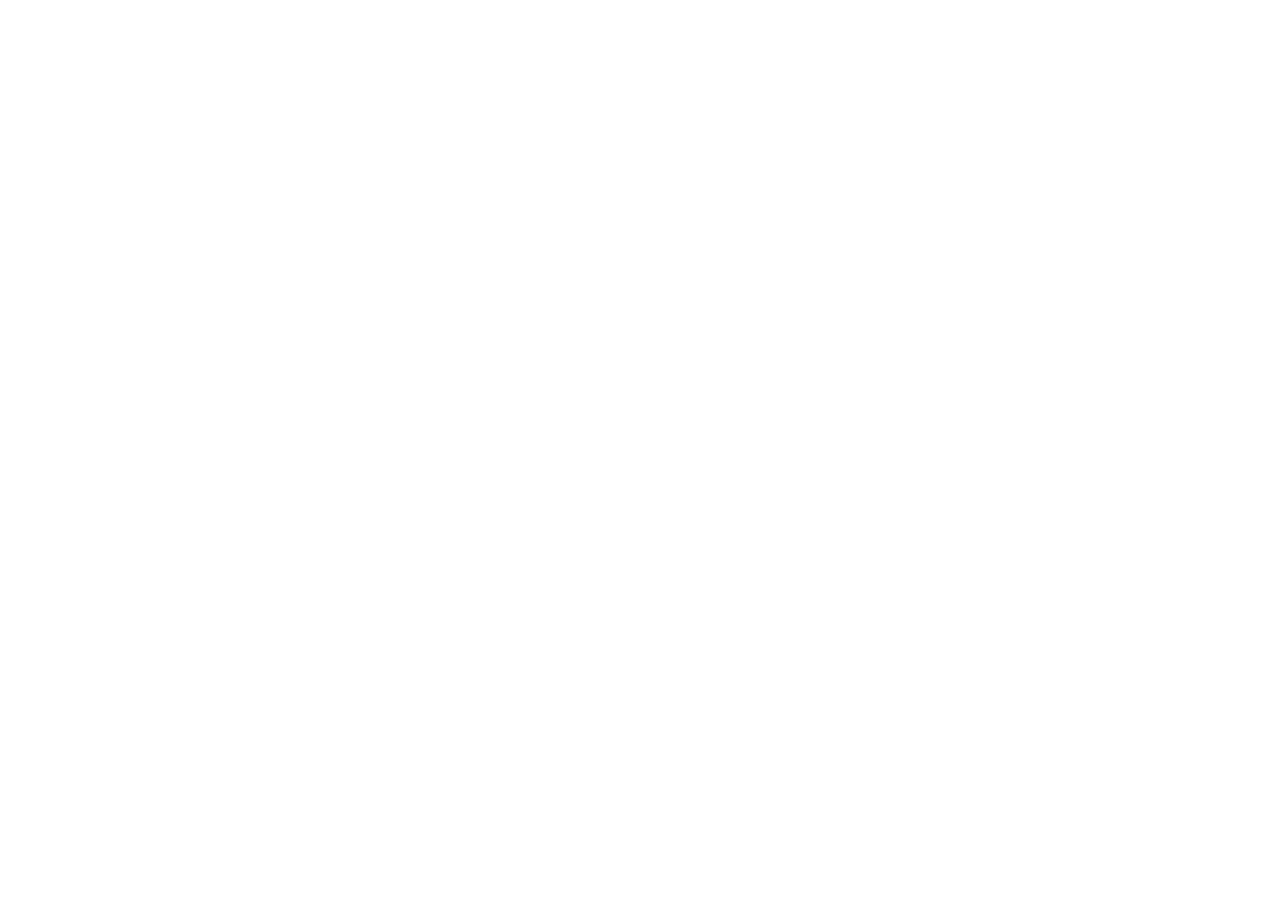
==== commit 1ccc1c7d: "Corrige tela branca no GitHub Pages: base path /snakewin + .nojekyll" ====
--- a/bonus/index.html
+++ b/bonus/index.html
@@ -1 +1 @@
-<!DOCTYPE html><html lang="pt-BR" class="geist_a71539c9-module__T19VSG__variable geist_mono_8d43a2aa-module__8Li5zG__variable fredoka_e4a22d5-module__ZBNcLW__variable h-full antialiased"><head><meta charSet="utf-8"/><meta name="viewport" content="width=device-width, initial-scale=1, maximum-scale=1, user-scalable=no, viewport-fit=cover"/><link rel="preload" href="/_next/static/media/1fc3fbc537cada7c-s.p.3ryvcbcsz78_7.woff2" as="font" crossorigin="" type="font/woff2"/><link rel="preload" href="/_next/static/media/797e433ab948586e-s.p.0r6juujl39pe6.woff2" as="font" crossorigin="" type="font/woff2"/><link rel="preload" href="/_next/static/media/caa3a2e1cccd8315-s.p.0wgildi0cnwt9.woff2" as="font" crossorigin="" type="font/woff2"/><link rel="stylesheet" href="/_next/static/chunks/0mywiexskx5cw.css" data-precedence="next"/><link rel="preload" as="script" fetchPriority="low" href="/_next/static/chunks/3wp0eb_zf6zi1.js"/><script src="/_next/static/chunks/12ng9y1xmtxdd.js" async=""></script><script src="/_next/static/chunks/00ejc8m43vbi0.js" async=""></script><script src="/_next/static/chunks/2oh5rha75m2ak.js" async=""></script><script src="/_next/static/chunks/turbopack-0m_rxrfwko468.js" async=""></script><script src="/_next/static/chunks/1vbfzrruw2k8x.js" async=""></script><script src="/_next/static/chunks/2jqxh2v5bf_q5.js" async=""></script><script src="/_next/static/chunks/14mrh2-p_w84d.js" async=""></script><script src="/_next/static/chunks/1nv23ai26-zyi.js" async=""></script><script src="/_next/static/chunks/204-r1dnbfjei.js" async=""></script><script src="/_next/static/chunks/1ftw331m43zn9.js" async=""></script><meta name="next-size-adjust" content=""/><meta name="theme-color" content="#131413"/><title>Missões de bônus — BubbleWin</title><meta name="description" content="Ative seus bônus, cumpra as missões e transforme o valor em saldo real no BubbleWin."/><link rel="manifest" href="/manifest.webmanifest"/><link rel="shortcut icon" href="/favicon.ico"/><link rel="icon" href="/imagens/brand/favicon-96.png" sizes="96x96" type="image/png"/><link rel="icon" href="/favicon.ico" sizes="48x48" type="image/x-icon"/><link rel="apple-touch-icon" href="/imagens/brand/icon-180.png"/><script src="/_next/static/chunks/0cz1d0mv5g_q7.js" noModule=""></script></head><body class="min-h-full flex flex-col"><div hidden=""><!--$--><!--/$--></div><!--$--><!--/$--><script src="/_next/static/chunks/3wp0eb_zf6zi1.js" id="_R_" async=""></script><script>(self.__next_f=self.__next_f||[]).push([0])</script><script>self.__next_f.push([1,"1:\"$Sreact.fragment\"\n2:I[15789,[\"/_next/static/chunks/1vbfzrruw2k8x.js\",\"/_next/static/chunks/2jqxh2v5bf_q5.js\",\"/_next/static/chunks/14mrh2-p_w84d.js\"],\"AuthProvider\"]\n3:I[39756,[\"/_next/static/chunks/1vbfzrruw2k8x.js\",\"/_next/static/chunks/2jqxh2v5bf_q5.js\",\"/_next/static/chunks/14mrh2-p_w84d.js\"],\"default\"]\n4:I[37457,[\"/_next/static/chunks/1vbfzrruw2k8x.js\",\"/_next/static/chunks/2jqxh2v5bf_q5.js\",\"/_next/static/chunks/14mrh2-p_w84d.js\"],\"default\"]\n5:I[67410,[\"/_next/static/chunks/1vbfzrruw2k8x.js\",\"/_next/static/chunks/2jqxh2v5bf_q5.js\",\"/_next/static/chunks/14mrh2-p_w84d.js\",\"/_next/static/chunks/1nv23ai26-zyi.js\",\"/_next/static/chunks/204-r1dnbfjei.js\",\"/_next/static/chunks/1ftw331m43zn9.js\"],\"BonusScreen\"]\n6:I[97367,[\"/_next/static/chunks/1vbfzrruw2k8x.js\",\"/_next/static/chunks/2jqxh2v5bf_q5.js\",\"/_next/static/chunks/14mrh2-p_w84d.js\"],\"OutletBoundary\"]\n7:\"$Sreact.suspense\"\na:I[97367,[\"/_next/static/chunks/1vbfzrruw2k8x.js\",\"/_next/static/chunks/2jqxh2v5bf_q5.js\",\"/_next/static/chunks/14mrh2-p_w84d.js\"],\"ViewportBoundary\"]\nc:I[97367,[\"/_next/static/chunks/1vbfzrruw2k8x.js\",\"/_next/static/chunks/2jqxh2v5bf_q5.js\",\"/_next/static/chunks/14mrh2-p_w84d.js\"],\"MetadataBoundary\"]\ne:I[68027,[\"/_next/static/chunks/1vbfzrruw2k8x.js\",\"/_next/static/chunks/2jqxh2v5bf_q5.js\",\"/_next/static/chunks/14mrh2-p_w84d.js\"],\"default\",1]\n:HL[\"/_next/static/chunks/0mywiexskx5cw.css\",\"style\"]\n:HL[\"/_next/static/media/1fc3fbc537cada7c-s.p.3ryvcbcsz78_7.woff2\",\"font\",{\"crossOrigin\":\"\",\"type\":\"font/woff2\"}]\n:HL[\"/_next/static/media/797e433ab948586e-s.p.0r6juujl39pe6.woff2\",\"font\",{\"crossOrigin\":\"\",\"type\":\"font/woff2\"}]\n:HL[\"/_next/static/media/caa3a2e1cccd8315-s.p.0wgildi0cnwt9.woff2\",\"font\",{\"crossOrigin\":\"\",\"type\":\"font/woff2\"}]\n"])</script><script>self.__next_f.push([1,"0:{\"P\":null,\"c\":[\"\",\"bonus\"],\"q\":\"\",\"i\":false,\"f\":[[[\"\",{\"children\":[\"bonus\",{\"children\":[\"__PAGE__\",{}]}]},\"$undefined\",\"$undefined\",16],[[\"$\",\"$1\",\"c\",{\"children\":[[[\"$\",\"link\",\"0\",{\"rel\":\"stylesheet\",\"href\":\"/_next/static/chunks/0mywiexskx5cw.css\",\"precedence\":\"next\",\"crossOrigin\":\"$undefined\",\"nonce\":\"$undefined\"}],[\"$\",\"script\",\"script-0\",{\"src\":\"/_next/static/chunks/1vbfzrruw2k8x.js\",\"async\":true,\"nonce\":\"$undefined\"}],[\"$\",\"script\",\"script-1\",{\"src\":\"/_next/static/chunks/2jqxh2v5bf_q5.js\",\"async\":true,\"nonce\":\"$undefined\"}],[\"$\",\"script\",\"script-2\",{\"src\":\"/_next/static/chunks/14mrh2-p_w84d.js\",\"async\":true,\"nonce\":\"$undefined\"}]],[\"$\",\"html\",null,{\"lang\":\"pt-BR\",\"className\":\"geist_a71539c9-module__T19VSG__variable geist_mono_8d43a2aa-module__8Li5zG__variable fredoka_e4a22d5-module__ZBNcLW__variable h-full antialiased\",\"children\":[\"$\",\"body\",null,{\"className\":\"min-h-full flex flex-col\",\"suppressHydrationWarning\":true,\"children\":[[\"$\",\"$L2\",null,{}],[\"$\",\"$L3\",null,{\"parallelRouterKey\":\"children\",\"error\":\"$undefined\",\"errorStyles\":\"$undefined\",\"errorScripts\":\"$undefined\",\"template\":[\"$\",\"$L4\",null,{}],\"templateStyles\":\"$undefined\",\"templateScripts\":\"$undefined\",\"notFound\":[[[\"$\",\"title\",null,{\"children\":\"404: This page could not be found.\"}],[\"$\",\"div\",null,{\"style\":{\"fontFamily\":\"system-ui,\\\"Segoe UI\\\",Roboto,Helvetica,Arial,sans-serif,\\\"Apple Color Emoji\\\",\\\"Segoe UI Emoji\\\"\",\"height\":\"100vh\",\"textAlign\":\"center\",\"display\":\"flex\",\"flexDirection\":\"column\",\"alignItems\":\"center\",\"justifyContent\":\"center\"},\"children\":[\"$\",\"div\",null,{\"children\":[[\"$\",\"style\",null,{\"dangerouslySetInnerHTML\":{\"__html\":\"body{color:#000;background:#fff;margin:0}.next-error-h1{border-right:1px solid rgba(0,0,0,.3)}@media (prefers-color-scheme:dark){body{color:#fff;background:#000}.next-error-h1{border-right:1px solid rgba(255,255,255,.3)}}\"}}],[\"$\",\"h1\",null,{\"className\":\"next-error-h1\",\"style\":{\"display\":\"inline-block\",\"margin\":\"0 20px 0 0\",\"padding\":\"0 23px 0 0\",\"fontSize\":24,\"fontWeight\":500,\"verticalAlign\":\"top\",\"lineHeight\":\"49px\"},\"children\":404}],[\"$\",\"div\",null,{\"style\":{\"display\":\"inline-block\"},\"children\":[\"$\",\"h2\",null,{\"style\":{\"fontSize\":14,\"fontWeight\":400,\"lineHeight\":\"49px\",\"margin\":0},\"children\":\"This page could not be found.\"}]}]]}]}]],[]],\"forbidden\":\"$undefined\",\"unauthorized\":\"$undefined\"}]]}]}]]}],{\"children\":[[\"$\",\"$1\",\"c\",{\"children\":[null,[\"$\",\"$L3\",null,{\"parallelRouterKey\":\"children\",\"error\":\"$undefined\",\"errorStyles\":\"$undefined\",\"errorScripts\":\"$undefined\",\"template\":[\"$\",\"$L4\",null,{}],\"templateStyles\":\"$undefined\",\"templateScripts\":\"$undefined\",\"notFound\":\"$undefined\",\"forbidden\":\"$undefined\",\"unauthorized\":\"$undefined\"}]]}],{\"children\":[[\"$\",\"$1\",\"c\",{\"children\":[[\"$\",\"$L5\",null,{}],[[\"$\",\"script\",\"script-0\",{\"src\":\"/_next/static/chunks/1nv23ai26-zyi.js\",\"async\":true,\"nonce\":\"$undefined\"}],[\"$\",\"script\",\"script-1\",{\"src\":\"/_next/static/chunks/204-r1dnbfjei.js\",\"async\":true,\"nonce\":\"$undefined\"}],[\"$\",\"script\",\"script-2\",{\"src\":\"/_next/static/chunks/1ftw331m43zn9.js\",\"async\":true,\"nonce\":\"$undefined\"}]],[\"$\",\"$L6\",null,{\"children\":[\"$\",\"$7\",null,{\"name\":\"Next.MetadataOutlet\",\"children\":\"$@8\"}]}]]}],{},null,false,null]},null,false,\"$@9\"]},null,false,null],[\"$\",\"$1\",\"h\",{\"children\":[null,[\"$\",\"$La\",null,{\"children\":\"$Lb\"}],[\"$\",\"div\",null,{\"hidden\":true,\"children\":[\"$\",\"$Lc\",null,{\"children\":[\"$\",\"$7\",null,{\"name\":\"Next.Metadata\",\"children\":\"$Ld\"}]}]}],[\"$\",\"meta\",null,{\"name\":\"next-size-adjust\",\"content\":\"\"}]]}],false]],\"m\":\"$undefined\",\"G\":[\"$e\",[[\"$\",\"link\",\"0\",{\"rel\":\"stylesheet\",\"href\":\"/_next/static/chunks/0mywiexskx5cw.css\",\"precedence\":\"next\",\"crossOrigin\":\"$undefined\",\"nonce\":\"$undefined\"}]]],\"S\":true,\"h\":null,\"s\":\"$undefined\",\"l\":\"$undefined\",\"p\":\"$undefined\",\"d\":\"$undefined\",\"b\":\"HtqJggwyeeGwAeFGMaS0U\"}\n"])</script><script>self.__next_f.push([1,"f:[]\n9:\"$Wf\"\n"])</script><script>self.__next_f.push([1,"b:[[\"$\",\"meta\",\"0\",{\"charSet\":\"utf-8\"}],[\"$\",\"meta\",\"1\",{\"name\":\"viewport\",\"content\":\"width=device-width, initial-scale=1, maximum-scale=1, user-scalable=no, viewport-fit=cover\"}],[\"$\",\"meta\",\"2\",{\"name\":\"theme-color\",\"content\":\"#131413\"}]]\n"])</script><script>self.__next_f.push([1,"10:I[27201,[\"/_next/static/chunks/1vbfzrruw2k8x.js\",\"/_next/static/chunks/2jqxh2v5bf_q5.js\",\"/_next/static/chunks/14mrh2-p_w84d.js\"],\"IconMark\"]\n8:null\nd:[[\"$\",\"title\",\"0\",{\"children\":\"Missões de bônus — BubbleWin\"}],[\"$\",\"meta\",\"1\",{\"name\":\"description\",\"content\":\"Ative seus bônus, cumpra as missões e transforme o valor em saldo real no BubbleWin.\"}],[\"$\",\"link\",\"2\",{\"rel\":\"manifest\",\"href\":\"/manifest.webmanifest\",\"crossOrigin\":\"$undefined\"}],[\"$\",\"link\",\"3\",{\"rel\":\"shortcut icon\",\"href\":\"/favicon.ico\"}],[\"$\",\"link\",\"4\",{\"rel\":\"icon\",\"href\":\"/imagens/brand/favicon-96.png\",\"sizes\":\"96x96\",\"type\":\"image/png\"}],[\"$\",\"link\",\"5\",{\"rel\":\"icon\",\"href\":\"/favicon.ico\",\"sizes\":\"48x48\",\"type\":\"image/x-icon\"}],[\"$\",\"link\",\"6\",{\"rel\":\"apple-touch-icon\",\"href\":\"/imagens/brand/icon-180.png\"}],[\"$\",\"$L10\",\"7\",{}]]\n"])</script></body></html>+<!DOCTYPE html><html lang="pt-BR" class="geist_a71539c9-module__T19VSG__variable geist_mono_8d43a2aa-module__8Li5zG__variable fredoka_e4a22d5-module__ZBNcLW__variable h-full antialiased"><head><meta charSet="utf-8"/><meta name="viewport" content="width=device-width, initial-scale=1, maximum-scale=1, user-scalable=no, viewport-fit=cover"/><link rel="preload" href="/snakewin/_next/static/media/1fc3fbc537cada7c-s.p.3ryvcbcsz78_7.woff2" as="font" crossorigin="" type="font/woff2"/><link rel="preload" href="/snakewin/_next/static/media/797e433ab948586e-s.p.0r6juujl39pe6.woff2" as="font" crossorigin="" type="font/woff2"/><link rel="preload" href="/snakewin/_next/static/media/caa3a2e1cccd8315-s.p.0wgildi0cnwt9.woff2" as="font" crossorigin="" type="font/woff2"/><link rel="stylesheet" href="/snakewin/_next/static/chunks/0mywiexskx5cw.css" data-precedence="next"/><link rel="preload" as="script" fetchPriority="low" href="/snakewin/_next/static/chunks/3wp0eb_zf6zi1.js"/><script src="/snakewin/_next/static/chunks/12ng9y1xmtxdd.js" async=""></script><script src="/snakewin/_next/static/chunks/00ejc8m43vbi0.js" async=""></script><script src="/snakewin/_next/static/chunks/2oh5rha75m2ak.js" async=""></script><script src="/snakewin/_next/static/chunks/turbopack-0m_rxrfwko468.js" async=""></script><script src="/snakewin/_next/static/chunks/1vbfzrruw2k8x.js" async=""></script><script src="/snakewin/_next/static/chunks/2jqxh2v5bf_q5.js" async=""></script><script src="/snakewin/_next/static/chunks/14mrh2-p_w84d.js" async=""></script><script src="/snakewin/_next/static/chunks/1nv23ai26-zyi.js" async=""></script><script src="/snakewin/_next/static/chunks/204-r1dnbfjei.js" async=""></script><script src="/snakewin/_next/static/chunks/1ftw331m43zn9.js" async=""></script><meta name="next-size-adjust" content=""/><meta name="theme-color" content="#131413"/><title>Missões de bônus — BubbleWin</title><meta name="description" content="Ative seus bônus, cumpra as missões e transforme o valor em saldo real no BubbleWin."/><link rel="manifest" href="/snakewin/manifest.webmanifest"/><link rel="shortcut icon" href="/snakewin/favicon.ico"/><link rel="icon" href="/snakewin/imagens/brand/favicon-96.png" sizes="96x96" type="image/png"/><link rel="icon" href="/snakewin/favicon.ico" sizes="48x48" type="image/x-icon"/><link rel="apple-touch-icon" href="/snakewin/imagens/brand/icon-180.png"/><script src="/snakewin/_next/static/chunks/0cz1d0mv5g_q7.js" noModule=""></script></head><body class="min-h-full flex flex-col"><div hidden=""><!--$--><!--/$--></div><!--$--><!--/$--><script src="/snakewin/_next/static/chunks/3wp0eb_zf6zi1.js" id="_R_" async=""></script><script>(self.__next_f=self.__next_f||[]).push([0])</script><script>self.__next_f.push([1,"1:\"$Sreact.fragment\"\n2:I[15789,[\"/snakewin/_next/static/chunks/1vbfzrruw2k8x.js\",\"/snakewin/_next/static/chunks/2jqxh2v5bf_q5.js\",\"/snakewin/_next/static/chunks/14mrh2-p_w84d.js\"],\"AuthProvider\"]\n3:I[39756,[\"/snakewin/_next/static/chunks/1vbfzrruw2k8x.js\",\"/snakewin/_next/static/chunks/2jqxh2v5bf_q5.js\",\"/snakewin/_next/static/chunks/14mrh2-p_w84d.js\"],\"default\"]\n4:I[37457,[\"/snakewin/_next/static/chunks/1vbfzrruw2k8x.js\",\"/snakewin/_next/static/chunks/2jqxh2v5bf_q5.js\",\"/snakewin/_next/static/chunks/14mrh2-p_w84d.js\"],\"default\"]\n5:I[67410,[\"/snakewin/_next/static/chunks/1vbfzrruw2k8x.js\",\"/snakewin/_next/static/chunks/2jqxh2v5bf_q5.js\",\"/snakewin/_next/static/chunks/14mrh2-p_w84d.js\",\"/snakewin/_next/static/chunks/1nv23ai26-zyi.js\",\"/snakewin/_next/static/chunks/204-r1dnbfjei.js\",\"/snakewin/_next/static/chunks/1ftw331m43zn9.js\"],\"BonusScreen\"]\n6:I[97367,[\"/snakewin/_next/static/chunks/1vbfzrruw2k8x.js\",\"/snakewin/_next/static/chunks/2jqxh2v5bf_q5.js\",\"/snakewin/_next/static/chunks/14mrh2-p_w84d.js\"],\"OutletBoundary\"]\n7:\"$Sreact.suspense\"\na:I[97367,[\"/snakewin/_next/static/chunks/1vbfzrruw2k8x.js\",\"/snakewin/_next/static/chunks/2jqxh2v5bf_q5.js\",\"/snakewin/_next/static/chunks/14mrh2-p_w84d.js\"],\"ViewportBoundary\"]\nc:I[97367,[\"/snakewin/_next/static/chunks/1vbfzrruw2k8x.js\",\"/snakewin/_next/static/chunks/2jqxh2v5bf_q5.js\",\"/snakewin/_next/static/chunks/14mrh2-p_w84d.js\"],\"MetadataBoundary\"]\ne:I[68027,[\"/snakewin/_next/static/chunks/1vbfzrruw2k8x.js\",\"/snakewin/_next/static/chunks/2jqxh2v5bf_q5.js\",\"/snakewin/_next/static/chunks/14mrh2-p_w84d.js\"],\"default\",1]\n:HL[\"/snakewin/_next/static/chunks/0mywiexskx5cw.css\",\"style\"]\n:HL[\"/snakewin/_next/static/media/1fc3fbc537cada7c-s.p.3ryvcbcsz78_7.woff2\",\"font\",{\"crossOrigin\":\"\",\"type\":\"font/woff2\"}]\n:HL[\"/snakewin/_next/static/media/797e433ab948586e-s.p.0r6juujl39pe6.woff2\",\"font\",{\"crossOrigin\":\"\",\"type\":\"font/woff2\"}]\n:HL[\"/snakewin/_next/static/media/caa3a2e1cccd8315-s.p.0wgildi0cnwt9.woff2\",\"font\",{\"crossOrigin\":\"\",\"type\":\"font/woff2\"}]\n"])</script><script>self.__next_f.push([1,"0:{\"P\":null,\"c\":[\"\",\"bonus\"],\"q\":\"\",\"i\":false,\"f\":[[[\"\",{\"children\":[\"bonus\",{\"children\":[\"__PAGE__\",{}]}]},\"$undefined\",\"$undefined\",16],[[\"$\",\"$1\",\"c\",{\"children\":[[[\"$\",\"link\",\"0\",{\"rel\":\"stylesheet\",\"href\":\"/snakewin/_next/static/chunks/0mywiexskx5cw.css\",\"precedence\":\"next\",\"crossOrigin\":\"$undefined\",\"nonce\":\"$undefined\"}],[\"$\",\"script\",\"script-0\",{\"src\":\"/snakewin/_next/static/chunks/1vbfzrruw2k8x.js\",\"async\":true,\"nonce\":\"$undefined\"}],[\"$\",\"script\",\"script-1\",{\"src\":\"/snakewin/_next/static/chunks/2jqxh2v5bf_q5.js\",\"async\":true,\"nonce\":\"$undefined\"}],[\"$\",\"script\",\"script-2\",{\"src\":\"/snakewin/_next/static/chunks/14mrh2-p_w84d.js\",\"async\":true,\"nonce\":\"$undefined\"}]],[\"$\",\"html\",null,{\"lang\":\"pt-BR\",\"className\":\"geist_a71539c9-module__T19VSG__variable geist_mono_8d43a2aa-module__8Li5zG__variable fredoka_e4a22d5-module__ZBNcLW__variable h-full antialiased\",\"children\":[\"$\",\"body\",null,{\"className\":\"min-h-full flex flex-col\",\"suppressHydrationWarning\":true,\"children\":[[\"$\",\"$L2\",null,{}],[\"$\",\"$L3\",null,{\"parallelRouterKey\":\"children\",\"error\":\"$undefined\",\"errorStyles\":\"$undefined\",\"errorScripts\":\"$undefined\",\"template\":[\"$\",\"$L4\",null,{}],\"templateStyles\":\"$undefined\",\"templateScripts\":\"$undefined\",\"notFound\":[[[\"$\",\"title\",null,{\"children\":\"404: This page could not be found.\"}],[\"$\",\"div\",null,{\"style\":{\"fontFamily\":\"system-ui,\\\"Segoe UI\\\",Roboto,Helvetica,Arial,sans-serif,\\\"Apple Color Emoji\\\",\\\"Segoe UI Emoji\\\"\",\"height\":\"100vh\",\"textAlign\":\"center\",\"display\":\"flex\",\"flexDirection\":\"column\",\"alignItems\":\"center\",\"justifyContent\":\"center\"},\"children\":[\"$\",\"div\",null,{\"children\":[[\"$\",\"style\",null,{\"dangerouslySetInnerHTML\":{\"__html\":\"body{color:#000;background:#fff;margin:0}.next-error-h1{border-right:1px solid rgba(0,0,0,.3)}@media (prefers-color-scheme:dark){body{color:#fff;background:#000}.next-error-h1{border-right:1px solid rgba(255,255,255,.3)}}\"}}],[\"$\",\"h1\",null,{\"className\":\"next-error-h1\",\"style\":{\"display\":\"inline-block\",\"margin\":\"0 20px 0 0\",\"padding\":\"0 23px 0 0\",\"fontSize\":24,\"fontWeight\":500,\"verticalAlign\":\"top\",\"lineHeight\":\"49px\"},\"children\":404}],[\"$\",\"div\",null,{\"style\":{\"display\":\"inline-block\"},\"children\":[\"$\",\"h2\",null,{\"style\":{\"fontSize\":14,\"fontWeight\":400,\"lineHeight\":\"49px\",\"margin\":0},\"children\":\"This page could not be found.\"}]}]]}]}]],[]],\"forbidden\":\"$undefined\",\"unauthorized\":\"$undefined\"}]]}]}]]}],{\"children\":[[\"$\",\"$1\",\"c\",{\"children\":[null,[\"$\",\"$L3\",null,{\"parallelRouterKey\":\"children\",\"error\":\"$undefined\",\"errorStyles\":\"$undefined\",\"errorScripts\":\"$undefined\",\"template\":[\"$\",\"$L4\",null,{}],\"templateStyles\":\"$undefined\",\"templateScripts\":\"$undefined\",\"notFound\":\"$undefined\",\"forbidden\":\"$undefined\",\"unauthorized\":\"$undefined\"}]]}],{\"children\":[[\"$\",\"$1\",\"c\",{\"children\":[[\"$\",\"$L5\",null,{}],[[\"$\",\"script\",\"script-0\",{\"src\":\"/snakewin/_next/static/chunks/1nv23ai26-zyi.js\",\"async\":true,\"nonce\":\"$undefined\"}],[\"$\",\"script\",\"script-1\",{\"src\":\"/snakewin/_next/static/chunks/204-r1dnbfjei.js\",\"async\":true,\"nonce\":\"$undefined\"}],[\"$\",\"script\",\"script-2\",{\"src\":\"/snakewin/_next/static/chunks/1ftw331m43zn9.js\",\"async\":true,\"nonce\":\"$undefined\"}]],[\"$\",\"$L6\",null,{\"children\":[\"$\",\"$7\",null,{\"name\":\"Next.MetadataOutlet\",\"children\":\"$@8\"}]}]]}],{},null,false,null]},null,false,\"$@9\"]},null,false,null],[\"$\",\"$1\",\"h\",{\"children\":[null,[\"$\",\"$La\",null,{\"children\":\"$Lb\"}],[\"$\",\"div\",null,{\"hidden\":true,\"children\":[\"$\",\"$Lc\",null,{\"children\":[\"$\",\"$7\",null,{\"name\":\"Next.Metadata\",\"children\":\"$Ld\"}]}]}],[\"$\",\"meta\",null,{\"name\":\"next-size-adjust\",\"content\":\"\"}]]}],false]],\"m\":\"$undefined\",\"G\":[\"$e\",[[\"$\",\"link\",\"0\",{\"rel\":\"stylesheet\",\"href\":\"/snakewin/_next/static/chunks/0mywiexskx5cw.css\",\"precedence\":\"next\",\"crossOrigin\":\"$undefined\",\"nonce\":\"$undefined\"}]]],\"S\":true,\"h\":null,\"s\":\"$undefined\",\"l\":\"$undefined\",\"p\":\"$undefined\",\"d\":\"$undefined\",\"b\":\"HtqJggwyeeGwAeFGMaS0U\"}\n"])</script><script>self.__next_f.push([1,"f:[]\n9:\"$Wf\"\n"])</script><script>self.__next_f.push([1,"b:[[\"$\",\"meta\",\"0\",{\"charSet\":\"utf-8\"}],[\"$\",\"meta\",\"1\",{\"name\":\"viewport\",\"content\":\"width=device-width, initial-scale=1, maximum-scale=1, user-scalable=no, viewport-fit=cover\"}],[\"$\",\"meta\",\"2\",{\"name\":\"theme-color\",\"content\":\"#131413\"}]]\n"])</script><script>self.__next_f.push([1,"10:I[27201,[\"/snakewin/_next/static/chunks/1vbfzrruw2k8x.js\",\"/snakewin/_next/static/chunks/2jqxh2v5bf_q5.js\",\"/snakewin/_next/static/chunks/14mrh2-p_w84d.js\"],\"IconMark\"]\n8:null\nd:[[\"$\",\"title\",\"0\",{\"children\":\"Missões de bônus — BubbleWin\"}],[\"$\",\"meta\",\"1\",{\"name\":\"description\",\"content\":\"Ative seus bônus, cumpra as missões e transforme o valor em saldo real no BubbleWin.\"}],[\"$\",\"link\",\"2\",{\"rel\":\"manifest\",\"href\":\"/manifest.webmanifest\",\"crossOrigin\":\"$undefined\"}],[\"$\",\"link\",\"3\",{\"rel\":\"shortcut icon\",\"href\":\"/favicon.ico\"}],[\"$\",\"link\",\"4\",{\"rel\":\"icon\",\"href\":\"/snakewin/imagens/brand/favicon-96.png\",\"sizes\":\"96x96\",\"type\":\"image/png\"}],[\"$\",\"link\",\"5\",{\"rel\":\"icon\",\"href\":\"/favicon.ico\",\"sizes\":\"48x48\",\"type\":\"image/x-icon\"}],[\"$\",\"link\",\"6\",{\"rel\":\"apple-touch-icon\",\"href\":\"/snakewin/imagens/brand/icon-180.png\"}],[\"$\",\"$L10\",\"7\",{}]]\n"])</script></body></html>
